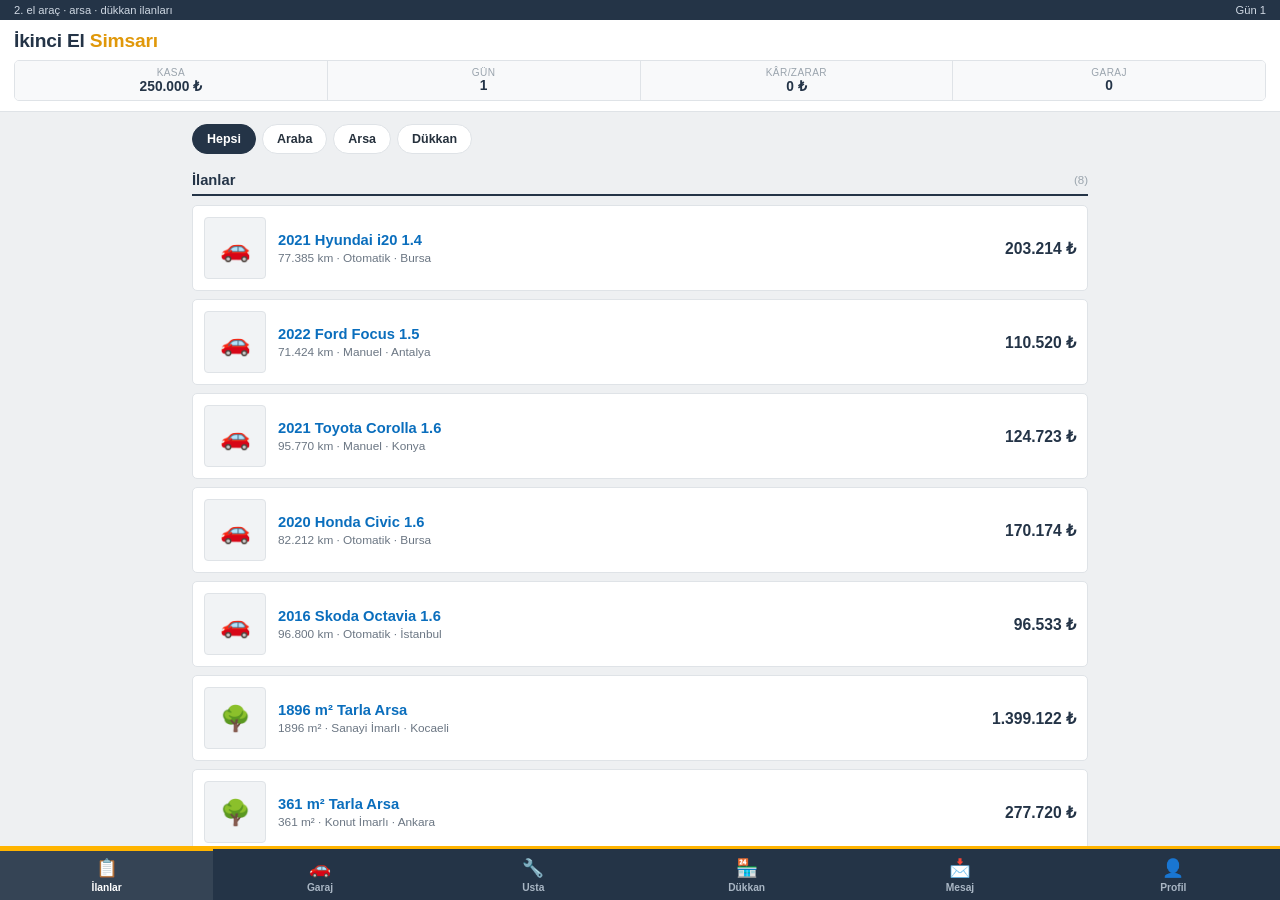
==== game/ikinciel-el-simsari.html @ 40f82492 "Add OOP rewrite of İkinci El Simsarı demo game Restructures the game with dedicated classes: Transac" ====
<!DOCTYPE html>
<html lang="tr">
<head>
<meta charset="UTF-8">
<meta name="viewport" content="width=device-width, initial-scale=1, viewport-fit=cover">
<title>İkinci El Simsarı</title>
<style>
  :root{
    --page:#eef0f2;
    --card:#ffffff;
    --border:#dfe3e7;
    --border-soft:#ececef;
    --ink:#26313d;
    --ink-soft:#6b7683;
    --ink-faint:#9aa4ad;
    --navy:#243447;
    --navy-dark:#182534;
    --orange:#ffb400;
    --orange-dark:#e0980a;
    --link:#0a6ebd;
    --green:#1e8e3e;
    --red:#c62828;
    padding-top: env(safe-area-inset-top,0px);
    padding-bottom: env(safe-area-inset-bottom,0px);
    box-sizing:border-box;
  }
  *{box-sizing:border-box;}
  html,body{height:100%;}
  body{
    margin:0;
    background:var(--page);
    color:var(--ink);
    font-family:-apple-system,BlinkMacSystemFont,'Segoe UI',Roboto,Helvetica,Arial,sans-serif;
    -webkit-font-smoothing:antialiased;
    height:100%;
    display:flex;
    flex-direction:column;
  }
  .stamp{ font-family: 'Courier New', ui-monospace, monospace; }
  button{
    font-family:inherit;
    cursor:pointer;
    border:none;
    border-radius:4px;
    padding:9px 14px;
    font-size:0.84rem;
    font-weight:700;
  }
  button:disabled{opacity:0.4; cursor:not-allowed;}
  .btn-orange{background:var(--orange); color:#241a00;}
  .btn-orange:hover:not(:disabled){background:var(--orange-dark);}
  .btn-navy{background:var(--navy); color:#fff;}
  .btn-navy:hover:not(:disabled){background:var(--navy-dark);}
  .btn-red{background:var(--red); color:#fff;}
  .btn-ghost{background:#fff; color:var(--ink); border:1.5px solid var(--border); font-weight:600;}
  .btn-ghost:hover:not(:disabled){border-color:var(--ink-soft);}
  .btn-sm{padding:5px 10px; font-size:0.74rem;}

  header{
    background:var(--card);
    color:var(--ink);
    border-bottom:1px solid var(--border);
    flex:0 0 auto;
    padding-top: env(safe-area-inset-top,0px);
  }
  .topbar{ background:var(--navy); color:#cfd8e3; font-size:0.7rem; padding:4px 14px; display:flex; justify-content:space-between; }
  header .titlerow{ display:flex; align-items:center; justify-content:space-between; gap:10px; padding:10px 14px 8px; }
  header h1{ margin:0; font-size:1.2rem; letter-spacing:-0.2px; color:var(--navy); font-weight:800; }
  header h1 span{ color:var(--orange-dark); }
  header .tag{ font-size:0.68rem; color:var(--ink-soft); }
  .statbar{ display:flex; gap:0; margin:0 14px 10px; flex-wrap:wrap; font-size:0.78rem; border:1px solid var(--border); border-radius:5px; overflow:hidden; }
  .statbar .stat{ flex:1 1 0; text-align:center; padding:6px 5px; border-right:1px solid var(--border); background:#f8f9fa; }
  .statbar .stat:last-child{ border-right:none; }
  .statbar .lbl{ display:block; color:var(--ink-faint); font-size:0.63rem; text-transform:uppercase; letter-spacing:0.4px; }
  .statbar b{ color:var(--navy); font-size:0.86rem; }
  .statbar b.negv{ color:var(--red); }

  main{
    flex:1 1 auto;
    overflow-y:auto;
    max-width:920px;
    width:100%;
    margin:0 auto;
    padding:12px 12px 90px;
    -webkit-overflow-scrolling:touch;
  }
  @keyframes fadeInMain { from { opacity:0; transform:translateY(6px); } to { opacity:1; transform:translateY(0); } }
  main.fadein{ animation: fadeInMain 0.22s ease-out; }

  .filterbar{ display:flex; gap:6px; margin-bottom:12px; flex-wrap:wrap; }
  .filterbar button{ border-radius:16px; padding:7px 14px; font-size:0.78rem; }
  .filterbar button.active{ background:var(--navy); color:#fff; border-color:var(--navy); }

  h2.section{
    font-size:0.92rem; margin:18px 0 9px; padding-bottom:6px;
    border-bottom:2px solid var(--navy);
    display:flex; align-items:center; justify-content:space-between; gap:10px;
    color:var(--navy); font-weight:800;
  }
  h2.section .count{ font-size:0.72rem; color:var(--ink-faint); font-weight:normal; }

  /* ---- ilan satır kartı ---- */
  .listrow{
    background:var(--card);
    border:1px solid var(--border);
    border-radius:5px;
    padding:11px;
    margin-bottom:8px;
    display:flex;
    gap:12px;
    align-items:center;
    cursor:pointer;
    transition:box-shadow 0.12s, border-color 0.12s;
  }
  .listrow:hover{ border-color:var(--orange-dark); box-shadow:0 1px 6px rgba(0,0,0,0.08); }
  .thumb{
    width:62px; height:62px; flex:0 0 auto; border-radius:4px;
    display:flex; align-items:center; justify-content:center;
    font-size:1.55rem;
    background:#f1f3f5;
    border:1px solid var(--border);
  }
  .listrow .info{ flex:1 1 auto; min-width:0; }
  .listrow h3{ margin:0 0 3px; font-size:0.92rem; color:var(--link); font-weight:700; }
  .listrow .meta{ font-size:0.74rem; color:var(--ink-soft); }
  .listrow .price{ font-weight:800; color:var(--navy); font-size:0.98rem; white-space:nowrap; }
  .listrow .badge{
    display:inline-block; font-size:0.6rem; padding:2px 6px; border-radius:2px;
    background:var(--navy); color:#fff; margin-left:6px; vertical-align:middle; font-weight:700;
  }
  .listrow .badge.inspected{ background:var(--green); }

  .empty{ color:var(--ink-soft); font-style:italic; padding:18px 0; text-align:center; }

  /* ---- detay overlay ---- */
  @keyframes slideInPanel { from { transform: translateX(100%); } to { transform: translateX(0); } }
  .overlay{
    position:fixed; inset:0; background:var(--page); z-index:40;
    display:flex; flex-direction:column;
    padding-top: env(safe-area-inset-top,0px);
    animation: slideInPanel 0.24s cubic-bezier(.2,.7,.3,1);
  }
  .overlay-header{
    display:flex; align-items:center; gap:10px; padding:11px 14px;
    background:var(--navy); color:#fff; border-bottom:3px solid var(--orange);
    flex:0 0 auto;
  }
  .overlay-header button{ background:rgba(255,255,255,0.12); color:#fff; border:1px solid rgba(255,255,255,0.3); }
  .overlay-body{ flex:1 1 auto; overflow-y:auto; padding:14px; max-width:760px; margin:0 auto; width:100%; -webkit-overflow-scrolling:touch; }
  .hero{
    height:140px; border-radius:5px; margin-bottom:12px;
    display:flex; align-items:center; justify-content:center; font-size:3rem;
    background:#f1f3f5;
    border:1px solid var(--border);
  }
  .detail-title{ font-size:1.15rem; margin:0 0 4px; font-weight:800; color:var(--navy); }
  .detail-price{ font-size:1.4rem; font-weight:800; color:var(--red); margin-bottom:12px; }
  .spec-table{ width:100%; border-collapse:collapse; margin-bottom:14px; font-size:0.83rem; background:var(--card); border:1px solid var(--border); border-radius:5px; overflow:hidden; }
  .spec-table td{ padding:7px 10px; border-bottom:1px solid var(--border-soft); }
  .spec-table tr:last-child td{ border-bottom:none; }
  .spec-table td:first-child{ color:var(--ink-soft); width:42%; background:#f8f9fa; font-weight:600; }
  .desc-box{
    background:var(--card); border:1px solid var(--border); border-radius:5px; padding:12px 14px;
    font-size:0.86rem; line-height:1.55; margin-bottom:6px;
  }
  .desc-note{ font-size:0.7rem; color:var(--ink-faint); font-style:italic; margin-bottom:14px; }
  .fault-list{ list-style:none; margin:8px 0 14px; padding:0; font-size:0.84rem; background:var(--card); border:1px solid var(--border); border-radius:5px; }
  .fault-list li{ padding:7px 10px 7px 22px; border-top:1px solid var(--border-soft); position:relative; }
  .fault-list li:first-child{ border-top:none; }
  .fault-list li:before{ content:"—"; position:absolute; left:8px; color:var(--red); }
  .fault-list li.fixed{ color:var(--green); }
  .fault-list li.fixed:before{ content:"✓"; color:var(--green); }

  .action-row{ display:flex; gap:8px; flex-wrap:wrap; margin-bottom:20px; }

  .chatbox{ margin-top:8px; }
  .qbtns{ display:flex; flex-wrap:wrap; gap:7px; margin-bottom:12px; }
  .qbtns button{ background:var(--card); border:1px solid var(--border); color:var(--ink); font-weight:600; border-radius:16px; }
  .qbtns button:hover:not(:disabled){ border-color:var(--orange-dark); }
  .bubble{ max-width:88%; padding:8px 12px; border-radius:10px; margin-bottom:8px; font-size:0.84rem; line-height:1.4; }
  .bubble.me{ background:var(--navy); color:#fff; margin-left:auto; border-bottom-right-radius:2px; }
  .bubble.seller{ background:var(--card); border:1px solid var(--border); margin-right:auto; border-bottom-left-radius:2px; }

  /* ---- garaj / ustalar / defter kartları ---- */
  .grid{ display:grid; grid-template-columns:repeat(auto-fill,minmax(240px,1fr)); gap:11px; }
  .card{ background:var(--card); border:1px solid var(--border); border-radius:5px; padding:12px 14px; cursor:default; }
  .card.click{ cursor:pointer; transition:box-shadow .12s, border-color .12s; }
  .card.click:hover{ border-color:var(--orange-dark); box-shadow:0 1px 6px rgba(0,0,0,0.08); }
  .card h3{ margin:0 0 4px; font-size:0.94rem; color:var(--navy); }
  .card .kicker{ font-size:0.68rem; color:var(--ink-faint); }
  .card .val{ font-weight:800; color:var(--navy); margin:6px 0; }

  .usta-card{ background:var(--card); border:1px solid var(--border); border-radius:5px; padding:12px 14px; margin-bottom:10px; }
  .usta-card h3{ margin:0 0 3px; font-size:0.96rem; color:var(--navy); }
  .usta-card .stats{ font-size:0.78rem; color:var(--ink-soft); margin-bottom:6px; }
  .repair-item{ border-top:1px solid var(--border); padding-top:10px; margin-top:10px; }
  .repair-fault-row{ display:flex; align-items:center; justify-content:space-between; gap:10px; flex-wrap:wrap; padding:7px 0; border-top:1px dashed var(--border); }
  .repair-fault-row:first-of-type{ border-top:none; }
  .repair-fault-row .flabel{ font-size:0.83rem; flex:1 1 160px; }
  .usta-btns{ display:flex; gap:6px; flex-wrap:wrap; }
  .usta-btns button{ font-size:0.7rem; padding:5px 8px; line-height:1.2; text-align:center; border-radius:4px; }

  .log{ background:var(--card); border:1px solid var(--border); border-radius:5px; padding:10px 14px; font-size:0.81rem; line-height:1.55; }
  .log div{ border-bottom:1px dashed var(--border); padding:4px 0; }
  .log div:last-child{ border-bottom:none; }
  .pos{ color:var(--green); font-weight:700; }
  .neg{ color:var(--red); font-weight:700; }

  .nextday-wrap{ display:flex; justify-content:center; margin:20px 0 6px; }

  /* ---- alt bar ---- */
  nav.bottombar{
    flex:0 0 auto;
    display:flex;
    background:var(--navy);
    border-top:3px solid var(--orange);
    padding-bottom: env(safe-area-inset-bottom,0px);
    position:fixed; left:0; right:0; bottom:0; z-index:30;
  }
  nav.bottombar button{
    flex:1 1 0;
    background:transparent; color:#a9b6c4; border-radius:0;
    padding:9px 4px 7px; font-size:0.64rem; font-weight:600;
    display:flex; flex-direction:column; align-items:center; gap:3px;
    transition: color 0.15s, background 0.15s, border-top 0.15s, padding-top 0.15s;
  }
  nav.bottombar button .ic{ font-size:1.1rem; }
  nav.bottombar button.active{ color:#fff; background:rgba(255,255,255,0.08); border-top:2px solid var(--orange); padding-top:7px; }

  body{ padding-bottom:0; }
  main{ margin-bottom:0; }

  .toast{
    position:fixed; left:50%; bottom:calc(70px + env(safe-area-inset-bottom,0px));
    transform:translateX(-50%);
    background:var(--navy-dark); color:#fff;
    padding:9px 16px; border-radius:5px; font-size:0.83rem;
    opacity:0; pointer-events:none; transition:opacity 0.25s;
    z-index:70; max-width:90%; text-align:center;
  }
  .toast.show{ opacity:1; }

  /* ---- onay modali ---- */
  .modal-backdrop{
    position:fixed; inset:0; background:rgba(20,26,33,0.55); z-index:80;
    display:flex; align-items:center; justify-content:center; padding:20px;
    animation:fadeInBackdrop 0.15s ease-out;
  }
  @keyframes fadeInBackdrop{ from{opacity:0;} to{opacity:1;} }
  @keyframes popIn{ from{ transform:scale(0.93); opacity:0; } to{ transform:scale(1); opacity:1; } }
  .modal-box{
    background:#fff; border-radius:8px; max-width:360px; width:100%;
    padding:18px 18px 14px; box-shadow:0 10px 40px rgba(0,0,0,0.3);
    animation:popIn 0.16s cubic-bezier(.2,.8,.3,1);
  }
  .modal-box h3{ margin:0 0 8px; font-size:1.02rem; color:var(--navy); }
  .modal-box .mrow{ display:flex; justify-content:space-between; font-size:0.82rem; padding:5px 0; border-bottom:1px dashed var(--border); color:var(--ink-soft); }
  .modal-box .mrow b{ color:var(--ink); }
  .modal-box .mrow:last-of-type{ border-bottom:none; }
  .modal-box .mmsg{ font-size:0.85rem; color:var(--ink); margin:10px 0 12px; line-height:1.45; }
  .modal-actions{ display:flex; gap:8px; margin-top:14px; }
  .modal-actions button{ flex:1 1 0; }

  /* ---- işlem sürüyor barı ---- */
  .busybar{
    position:fixed; left:0; right:0; bottom:0; z-index:75;
    background:var(--navy-dark); color:#fff; padding:9px 16px calc(9px + env(safe-area-inset-bottom,0px));
    font-size:0.78rem; display:flex; align-items:center; gap:10px;
    transform:translateY(100%); transition:transform 0.2s ease-out;
  }
  .busybar.show{ transform:translateY(0); }
  .busybar .spin{
    width:14px; height:14px; border-radius:50%; border:2px solid rgba(255,255,255,0.3); border-top-color:var(--orange);
    animation:spin 0.7s linear infinite; flex:0 0 auto;
  }
  @keyframes spin{ to{ transform:rotate(360deg); } }
  .busybar .bblabel{ flex:1 1 auto; }
  .busybar .bbtrack{ position:absolute; left:0; right:0; bottom:0; height:3px; background:rgba(255,255,255,0.15); }
  .busybar .bbfill{ height:100%; background:var(--orange); width:0%; transition:width 0.1s linear; }

  @media (prefers-color-scheme: dark){
    :root:not([data-theme="light"]){
      --page:#15191d; --card:#1e2328; --border:#333a41; --border-soft:#2a3036; --ink:#e7e9ea; --ink-soft:#9aa4ad; --ink-faint:#727b83;
      --navy:#2a3c52; --navy-dark:#141c26; --orange:#ffb400;
    }
    .listrow h3, .card h3, .usta-card h3, .detail-title{ color:#eaf0f7; }
    .spec-table td:first-child{ background:#242a30; }
    .modal-box{ background:#20262c; }
    .modal-box h3{ color:#eaf0f7; }
  }
</style>
</head>
<body>

<header>
  <div class="topbar"><span>2. el araç · arsa · dükkan ilanları</span><span id="clockline">Gün 1</span></div>
  <div class="titlerow">
    <h1>İkinci El <span>Simsarı</span></h1>
  </div>
  <div class="statbar">
    <div class="stat"><span class="lbl">Kasa</span><b id="balance">0 ₺</b></div>
    <div class="stat"><span class="lbl">Gün</span><b id="day">1</b></div>
    <div class="stat"><span class="lbl">Kâr/Zarar</span><b id="profit">0 ₺</b></div>
    <div class="stat"><span class="lbl">Garaj</span><b id="invcount">0</b></div>
  </div>
</header>

<main id="main"></main>

<nav class="bottombar" id="bottombar">
  <button data-tab="listings"><span class="ic">📋</span>İlanlar</button>
  <button data-tab="garage"><span class="ic">🚗</span>Garaj</button>
  <button data-tab="ustalar"><span class="ic">🔧</span>Usta</button>
  <button data-tab="dukkanlar"><span class="ic">🏪</span>Dükkan</button>
  <button data-tab="mesajlar"><span class="ic">📩</span>Mesaj</button>
  <button data-tab="profil"><span class="ic">👤</span>Profil</button>
</nav>

<div class="toast" id="toast"></div>
<div id="modalRoot"></div>
<div id="busyRoot"></div>

<script>
(function(){
  "use strict";

  // =====================================================================
  //  YARDIMCILAR
  // =====================================================================
  function rnd(min,max){ return Math.floor(min + Math.random()*(max-min)); }
  function pick(arr){ return arr[Math.floor(Math.random()*arr.length)]; }
  function fmt(n){ return Math.round(n).toLocaleString('tr-TR') + ' ₺'; }
  function clamp(v,a,b){ return Math.max(a, Math.min(b, v)); }
  function uid(){ return uid._n = (uid._n||0) + 1; }

  // =====================================================================
  //  VERİ TANIMLARI (sabit havuzlar)
  // =====================================================================
  var CAR_MODELS = [
    {brand:"Volkswagen", model:"Golf 1.6", mult:1.30},
    {brand:"Renault", model:"Megane 1.5 dCi", mult:0.95},
    {brand:"Fiat", model:"Egea 1.4", mult:0.80},
    {brand:"Toyota", model:"Corolla 1.6", mult:1.10},
    {brand:"Hyundai", model:"i20 1.4", mult:0.90},
    {brand:"Ford", model:"Focus 1.5", mult:1.00},
    {brand:"Opel", model:"Astra 1.4", mult:0.95},
    {brand:"Honda", model:"Civic 1.6", mult:1.15},
    {brand:"Peugeot", model:"301 1.5", mult:0.90},
    {brand:"Dacia", model:"Duster 1.5 dCi", mult:0.70},
    {brand:"Skoda", model:"Octavia 1.6", mult:1.20},
    {brand:"Citroen", model:"C-Elysee 1.6", mult:0.85}
  ];
  var COLORS = ["Beyaz","Gri","Siyah","Kırmızı","Lacivert","Gümüş"];
  var CITIES = ["İstanbul","Ankara","İzmir","Bursa","Kocaeli","Antalya","Gaziantep","Konya"];
  var TRANS = ["Manuel","Otomatik"];
  var FUEL = ["Benzin","Dizel","LPG'li Benzin","Hibrit"];
  var BODY = ["Sedan","Hatchback","SUV"];

  var FAULT_POOL_CAR = [
    {tag:"motor", label:"Motor arızası", loss:[35000,70000], repair:[15000,28000]},
    {tag:"motor", label:"Şanzıman sorunu", loss:[25000,55000], repair:[12000,24000]},
    {tag:"boya", label:"Boyalı kaput", loss:[8000,18000], repair:[4000,9000]},
    {tag:"boya", label:"Değişen kapı", loss:[10000,20000], repair:[5000,11000]},
    {tag:"diger", label:"Lastik değişimi gerekiyor", loss:[6000,12000], repair:[5000,9000]},
    {tag:"diger", label:"Fren balatası bitmiş", loss:[4000,9000], repair:[2500,5000]},
    {tag:"diger", label:"Klima çalışmıyor", loss:[5000,11000], repair:[3000,7000]}
  ];
  var HEAVY_FAULT = {tag:"hasar", label:"Ağır hasar kaydı (şasi/kaporta)", loss:[45000,90000], repair:[25000,50000], heavy:true};

  var CAR_AD_PHRASES = [
    "Tek elden, düzenli bakımlı araçtır.",
    "Garaj kullanımı, özenle kullanılmıştır.",
    "İlk sahibinden, kaza kayıtsız takip edilebilir.",
    "Periyodik bakımları yetkili serviste yapılmıştır.",
    "Takasa ve makul pazarlığa açıktır.",
    "Aracı gören alacaktır, acil satılıktır.",
    "Yeni lastikleri ve akü değişimi mevcuttur.",
    "Ekspertiz raporu ilan sahibinde mevcuttur, talep üzerine paylaşılır."
  ];

  var ARSA_IMAR = ["Konut İmarlı","Ticari İmarlı","Tarla","Bağ-Bahçe","Sanayi İmarlı"];
  var ARSA_ISSUES_POOL = [
    {tag:"tapu", label:"Tapuda ipotek kaydı var", loss:[15000,35000]},
    {tag:"tapu", label:"Haciz şerhi var", loss:[20000,45000]},
    {tag:"yol", label:"Yola cephesi yok", loss:[10000,25000]},
    {tag:"imar", label:"İmar durumu belirsiz / ihtilaflı", loss:[12000,30000]}
  ];
  var ARSA_AD_PHRASES = [
    "Yatırımlık, hızla değerlenen bölgede.",
    "Etrafı yapılaşmış, imar durumu net.",
    "Acil nakit ihtiyacından satılıktır.",
    "Tapuda hisseli değil, müstakil parseldir.",
    "Manzaralı, köşe parseldir.",
    "Belediye alt yapı çalışması bölgeye ulaşmıştır."
  ];

  var SHOP_TYPES = [
    {type:"galeri", title:"Oto Galerisi", accepts:"araba", capacity:[2,4], rent:[3000,8000], price:[90000,230000]},
    {type:"emlak", title:"Emlak Ofisi", accepts:"arsa", capacity:[2,3], rent:[2500,6000], price:[60000,180000]}
  ];
  var DUKKAN_AD_PHRASES = [
    "Demirbaşlarıyla birlikte devren satılıktır.",
    "Kirası uygun, cadde üzeri, yaya trafiği yüksektir.",
    "Sağlık sorunları nedeniyle devredilecektir.",
    "Sabit müşteri potansiyeli mevcuttur.",
    "Tadilata gerek yok, kullanıma hazırdır."
  ];

  var PARTS_CATALOG = [
    {tag:"motor", name:"Motor / Şanzıman Parçası", basePrice:8000},
    {tag:"boya", name:"Kaporta / Boya Malzemesi", basePrice:2500},
    {tag:"diger", name:"Lastik / Fren / Klima Sarfı", basePrice:1800},
    {tag:"hasar", name:"Ağır Hasar Onarım Seti", basePrice:15000}
  ];
  var SKILL_LABELS = { tamir:"Tamir Ustalığı", pazarlik:"Pazarlık Ustalığı", ekspertiz:"Ekspertiz Gözü", isletme:"İşletmecilik" };
  var SKILL_XP_PER_LEVEL = 120;

  var MASRAF_OPTIONS = [
    {id:"tadilat", name:"Tadilat / Yenileme", desc:"Vitrin kapasitesini kalıcı olarak +1 artırır.", cost:15000},
    {id:"reklam", name:"Reklam Panosu", desc:"Vitrindeki ürünlerin günlük kendiliğinden satılma şansını artırır.", cost:5000},
    {id:"demirbas", name:"Demirbaş Yenileme", desc:"Aylık kirayı kalıcı olarak %10 azaltır.", cost:8000}
  ];
  var TENANT_NAMES = ["Mehmet Usta","Ayşe Hanım","Kemal Bey","Fatma Hanım","Serkan Bey","Elif Hanım","Murat Bey","Zeynep Hanım"];
  var TENANT_BUSINESS_ARABA = ["Oto Yedek Parça Satışı","İkinci El Oto Alım Satım","Araç Kiralama Ofisi"];
  var TENANT_BUSINESS_ARSA = ["Emlak Danışmanlığı","Sigorta Acenteliği","Tapu / Kadastro Danışmanlığı"];

  var CAR_QUESTIONS = [
    {key:"hasar", text:"Ağır hasar kaydı var mı?"},
    {key:"motor", text:"Motor ve şanzıman sorunsuz mu?"},
    {key:"boya", text:"Boyalı / değişen parça var mı?"},
    {key:"fiyat", text:"Son fiyat nedir, pazarlık payı var mı?"}
  ];
  var ARSA_QUESTIONS = [
    {key:"tapu", text:"Tapuda ipotek / haciz var mı?"},
    {key:"yol", text:"Yola cephesi var mı?"},
    {key:"imar", text:"İmar durumu net mi?"},
    {key:"fiyat", text:"Son fiyat nedir, pazarlık payı var mı?"}
  ];

  var USTALAR = [
    {id:"mahalle", name:"Mahalle Ustası", desc:"Ucuz ama riskli. İşi bazen yarım bırakır.", priceMult:0.55, baseSuccess:0.60, heavyPenalty:0.30, durationMs:900},
    {id:"bilinen", name:"Bildiğim Usta", desc:"Dengeli fiyat, çoğunlukla iş bitirir.", priceMult:1.0, baseSuccess:0.85, heavyPenalty:0.20, durationMs:1500},
    {id:"yetkili", name:"Yetkili Servis", desc:"Pahalı ama garantili iş çıkarır.", priceMult:1.7, baseSuccess:0.97, heavyPenalty:0.10, durationMs:2300}
  ];

  var INSPECT_RATE = 0.02;
  var MIN_INSPECT = 400;

  // =====================================================================
  //  İŞLEM YÖNETİCİSİ — tüm ücret / süre / risk hesapları burada
  // =====================================================================
  // Her işlem tipi için tek yerden: maliyet, gerçek zamanlı süre (ms),
  // başarı riski ve onay modalinde gösterilecek metinler üretir.
  var TransactionManager = {

    skillLevel: function(xp){ return clamp(1 + Math.floor(xp/SKILL_XP_PER_LEVEL), 1, 10); },

    // --- Ekspertiz ---
    inspection: function(player, item){
      var lvl = this.skillLevel(player.skills.ekspertiz);
      var discount = clamp(lvl*0.03, 0, 0.4);
      var cost = Math.max(MIN_INSPECT, Math.round(item.askingPrice*INSPECT_RATE*(1-discount)));
      return {
        type:'INSPECT',
        title:'Ekspertiz Yaptır',
        message: item.title + ' için bağımsız ekspertiz raporu istiyorsun.',
        cost: cost,
        durationMs: 1400,
        durationLabel:'≈ 2 saat',
        riskLabel:'Risksiz — rapor her zaman doğru çıkar.',
        confirmLabel:'Ekspertize Gönder'
      };
    },

    // --- Satın alma ---
    purchase: function(player, item){
      var isDukkan = item.category==='dukkan';
      return {
        type:'BUY',
        title: isDukkan ? 'Devren Satın Al' : 'Satın Al',
        message: item.title + ' için satış sözleşmesi imzalanacak.',
        cost: item.askingPrice,
        durationMs: isDukkan ? 2200 : 1200,
        durationLabel: isDukkan ? '≈ 1 gün (devir işlemleri)' : '≈ 3 saat (noter/sözleşme)',
        riskLabel:'Risksiz — fiyat üzerinde anlaşıldı.',
        confirmLabel:'Satın Al, Öde'
      };
    },

    // --- Garajdan / vitrinden satış ---
    sale: function(player, item, viaShop){
      var lvl = this.skillLevel(player.skills[viaShop?'isletme':'pazarlik']);
      var value = item.currentValue();
      var negotiation = viaShop
        ? (0.97 + 0.5*(0.18 + lvl*0.01))
        : (0.9 + 0.5*(0.2 + lvl*0.01));
      var estPrice = Math.round(value*negotiation);
      return {
        type: viaShop ? 'SELL_SHOP' : 'SELL',
        title: 'Satış Yap',
        message: item.title + ' için alıcı ile pazarlık kapanıyor.',
        cost: 0,
        estPrice: estPrice,
        durationMs: viaShop ? 900 : 1300,
        durationLabel: viaShop ? '≈ 1 saat' : '≈ 4 saat (alıcı ile görüşme)',
        riskLabel:'Fiyat, pazarlık becerine göre ' + fmt(Math.round(value*0.9)) + ' – ' + fmt(Math.round(value*1.15)) + ' arası oluşur.',
        confirmLabel:'Satışı Onayla'
      };
    },

    // --- Usta ile tamir ---
    repair: function(player, item, fault, usta, usesPart){
      var cost = Math.round(fault.repairCost * usta.priceMult * (usesPart ? 0.6 : 1));
      var success = clamp(usta.baseSuccess - (fault.heavy ? usta.heavyPenalty : 0), 0.1, 0.99);
      return {
        type:'REPAIR',
        title: usta.name + ' ile Tamir',
        message: item.title + ' üzerindeki "' + fault.label + '" arızası için iş verilecek.',
        cost: cost,
        durationMs: usta.durationMs,
        durationLabel: usta.id==='mahalle' ? '≈ 3 saat' : usta.id==='bilinen' ? '≈ 6 saat' : '≈ 1 gün',
        riskLabel:'Başarı ihtimali %' + Math.round(success*100) + '. Başarısız olursa ücret yine de ödenir.',
        successChance: success,
        confirmLabel:'Ustaya Ver'
      };
    },

    // --- Kendin tamir et ---
    selfRepair: function(player, item, fault){
      var lvl = this.skillLevel(player.skills.tamir);
      var success = clamp(0.35 + lvl*0.06 - (fault.heavy ? 0.25 : 0), 0.15, 0.95);
      return {
        type:'SELF_REPAIR',
        title:'Kendin Yap',
        message: item.title + ' üzerindeki "' + fault.label + '" arızasını kendin tamir edeceksin. İşçilik bedava, sadece parça riske girer.',
        cost: 0,
        durationMs: clamp(1700 - lvl*90, 700, 1700),
        durationLabel:'≈ 5 saat (deneyimine göre değişir)',
        riskLabel:'Başarı ihtimali %' + Math.round(success*100) + '. Başarısız olursan parça harcanır.',
        successChance: success,
        confirmLabel:'Kolları Sıva'
      };
    },

    // --- Parça alımı ---
    buyPart: function(player, brand, marketEntry){
      return {
        type:'BUY_PART',
        title:'Yedek Parça Al',
        message: brand + ' için "' + marketEntry.name + '" satın alınacak.',
        cost: marketEntry.price,
        durationMs: 700,
        durationLabel:'≈ 1 saat (tedarikçiden teslim)',
        riskLabel:'Risksiz.',
        confirmLabel:'Satın Al'
      };
    },

    // --- Dükkan masrafı ---
    shopUpgrade: function(player, shop, opt){
      return {
        type:'SHOP_UPGRADE',
        title: opt.name,
        message: shop.title + ' için "' + opt.name + '" masrafı yapılacak. ' + opt.desc,
        cost: opt.cost,
        durationMs: 1800,
        durationLabel:'≈ 1 gün (usta çalışması)',
        riskLabel:'Risksiz — kalıcı iyileştirme.',
        confirmLabel:'Masrafı Onayla'
      };
    },

    // --- Kiracı kabul ---
    acceptTenant: function(player, shop){
      return {
        type:'ACCEPT_TENANT',
        title:'Kiracıya Ver',
        message: shop.tenantCandidate.name + ' ile kira sözleşmesi imzalanacak. Vitrindeki mevcut ürünler geri garaja alınır.',
        cost: 0,
        durationMs: 1200,
        durationLabel:'≈ 1 gün (sözleşme)',
        riskLabel:'Kiracı memnuniyeti düşerse kira ödemeyebilir ya da çıkabilir.',
        confirmLabel:'Sözleşmeyi İmzala'
      };
    },

    // --- Kiracı tahliye ---
    evictTenant: function(player, shop){
      return {
        type:'EVICT_TENANT',
        title:'Kiracıyı Tahliye Et',
        message: shop.tenant.name + ' isimli kiracın tahliye edilecek. Bu işlem geri alınamaz.',
        cost: 0,
        durationMs: 1000,
        durationLabel:'≈ birkaç saat',
        riskLabel:'Geri dönüşü yoktur.',
        confirmLabel:'Tahliye Et',
        danger:true
      };
    },

    nextDay: function(player){
      return {
        type:'NEXT_DAY',
        title:'Sonraki Güne Geç',
        message:'Gün kapanacak: kiralar tahsil edilir/ödenir, vitrindeki ürünler için müşteri denemesi yapılır ve yeni ilanlar gelir.',
        cost:0,
        durationMs:1600,
        durationLabel:'≈ 1 gece',
        riskLabel:'',
        confirmLabel:'Günü Kapat',
        skipConfirm:true
      };
    }
  };

  // =====================================================================
  //  ONAY MODALİ
  // =====================================================================
  var ConfirmDialog = {
    root: null,
    init: function(){ this.root = document.getElementById('modalRoot'); },
    ask: function(desc, onConfirm){
      var self = this;
      var backdrop = document.createElement('div');
      backdrop.className = 'modal-backdrop';
      var box = document.createElement('div');
      box.className = 'modal-box';

      var h3 = document.createElement('h3');
      h3.textContent = 'Emin misin? — ' + desc.title;
      box.appendChild(h3);

      var msg = document.createElement('div');
      msg.className = 'mmsg';
      msg.textContent = desc.message;
      box.appendChild(msg);

      function row(label, val){
        var r = document.createElement('div');
        r.className = 'mrow';
        var l = document.createElement('span'); l.textContent = label;
        var v = document.createElement('b'); v.textContent = val;
        r.appendChild(l); r.appendChild(v);
        box.appendChild(r);
      }
      if(desc.cost) row('Ücret', fmt(desc.cost));
      else row('Ücret', 'Ücretsiz');
      if(desc.estPrice) row('Tahmini satış', fmt(desc.estPrice));
      row('Süre', desc.durationLabel || '—');
      if(desc.riskLabel) row('Risk', desc.riskLabel);

      var actions = document.createElement('div');
      actions.className = 'modal-actions';
      var cancel = document.createElement('button');
      cancel.className = 'btn-ghost';
      cancel.textContent = 'Vazgeç';
      cancel.onclick = function(){ self.close(backdrop); };
      var confirm = document.createElement('button');
      confirm.className = desc.danger ? 'btn-red' : 'btn-orange';
      confirm.textContent = desc.confirmLabel || 'Onayla';
      confirm.onclick = function(){ self.close(backdrop); onConfirm(); };
      actions.appendChild(cancel);
      actions.appendChild(confirm);
      box.appendChild(actions);

      backdrop.appendChild(box);
      backdrop.addEventListener('click', function(e){ if(e.target===backdrop) self.close(backdrop); });
      this.root.appendChild(backdrop);
    },
    close: function(backdrop){
      if(backdrop && backdrop.parentNode) backdrop.parentNode.removeChild(backdrop);
    }
  };

  // =====================================================================
  //  İŞLEM SÜRE YÖNETİCİSİ — "işlem sürüyor" durumunu ve gecikmeyi yönetir
  // =====================================================================
  var OperationManager = {
    active: false,
    root: null,
    init: function(){ this.root = document.getElementById('busyRoot'); },
    isBusy: function(){ return this.active; },
    run: function(desc, effectFn){
      if(this.active) return;
      this.active = true;
      var self = this;
      var total = desc.durationMs;
      var startedAt = Date.now();

      var bar = document.createElement('div');
      bar.className = 'busybar';
      var spin = document.createElement('div'); spin.className = 'spin';
      var label = document.createElement('div'); label.className = 'bblabel';
      label.textContent = desc.title + ' işleniyor… (' + (desc.durationLabel||'') + ')';
      var track = document.createElement('div'); track.className = 'bbtrack';
      var fill = document.createElement('div'); fill.className = 'bbfill';
      track.appendChild(fill);
      bar.appendChild(spin); bar.appendChild(label); bar.appendChild(track);
      this.root.innerHTML = '';
      this.root.appendChild(bar);
      requestAnimationFrame(function(){ bar.classList.add('show'); });
      renderBottomBarLock(true);

      var iv = setInterval(function(){
        var pct = clamp((Date.now()-startedAt)/total*100, 0, 100);
        fill.style.width = pct + '%';
      }, 60);

      setTimeout(function(){
        clearInterval(iv);
        bar.classList.remove('show');
        setTimeout(function(){ if(bar.parentNode) bar.parentNode.removeChild(bar); }, 200);
        self.active = false;
        renderBottomBarLock(false);
        effectFn();
      }, total);
    }
  };

  function renderBottomBarLock(locked){
    var nav = document.getElementById('bottombar');
    if(!nav) return;
    nav.style.opacity = locked ? '0.55' : '1';
    nav.style.pointerEvents = locked ? 'none' : 'auto';
  }

  // =====================================================================
  //  VARLIK SINIFLARI
  // =====================================================================
  function Listing(props){
    Object.assign(this, props);
    this.id = uid();
    this.priceAsked = false;
    this.messages = [];
    this.inspected = false;
    this.owned = false;
  }
  Listing.prototype.currentValue = function(){
    var remainingLoss = this.faults.filter(function(f){return !f.fixed;}).reduce(function(s,f){return s+f.loss;},0);
    return Math.max(500, this.trueValue - remainingLoss);
  };
  Listing.prototype.icon = function(){ return '📦'; };
  Listing.prototype.specRows = function(){ return []; };

  function Car(base){
    Listing.call(this, Object.assign({category:'araba'}, base));
  }
  Car.prototype = Object.create(Listing.prototype);
  Car.prototype.icon = function(){ return '🚗'; };
  Car.prototype.specRows = function(){
    return [
      ['Yıl', this.year],
      ['KM', this.km.toLocaleString('tr-TR')],
      ['Vites', this.trans],
      ['Yakıt', this.fuel],
      ['Kasa Tipi', this.body],
      ['Renk', this.color],
      ['Konum', this.location]
    ];
  };
  Car.prototype.metaLine = function(){ return this.km.toLocaleString('tr-TR') + ' km · ' + this.trans + ' · ' + this.location; };

  function Land(base){
    Listing.call(this, Object.assign({category:'arsa'}, base));
  }
  Land.prototype = Object.create(Listing.prototype);
  Land.prototype.icon = function(){ return '🌳'; };
  Land.prototype.specRows = function(){
    return [
      ['m²', this.m2.toLocaleString('tr-TR')],
      ['İmar Durumu', this.imar],
      ['Ada / Parsel', this.adaParsel],
      ['Konum', this.location]
    ];
  };
  Land.prototype.metaLine = function(){ return this.m2 + ' m² · ' + this.imar + ' · ' + this.location; };

  function Shop(base){
    Listing.call(this, Object.assign({category:'dukkan'}, base));
    this.slots = [];
    this.upgrades = [];
    this.rentMult = 1;
    this.passiveBonus = 0;
    this.mode = 'kendim';
    this.tenant = null;
    this.tenantCandidate = null;
  }
  Shop.prototype = Object.create(Listing.prototype);
  Shop.prototype.icon = function(){ return '🏪'; };
  Shop.prototype.specRows = function(){
    return [
      ['Tür', this.shopType==='galeri' ? 'Oto Galerisi (araba kabul eder)' : 'Emlak Ofisi (arsa kabul eder)'],
      ['Aylık Kira', fmt(this.rent)],
      ['Vitrin Kapasitesi', this.capacity + ' ürün'],
      ['Konum', this.location]
    ];
  };
  Shop.prototype.metaLine = function(){ return (this.shopType==='galeri' ? 'Oto Galerisi' : 'Emlak Ofisi') + ' · kira ' + fmt(this.rent) + ' · ' + this.location; };

  // =====================================================================
  //  ÜRETİM (market ilanları)
  // =====================================================================
  function makeCar(){
    var year = rnd(2011, 2023);
    var kmBase = (2026 - year) * rnd(9000, 22000);
    var faultCount = Math.random() < 0.18 ? 0 : rnd(1,4);
    var pool = FAULT_POOL_CAR.slice();
    var faults = [];
    for(var i=0;i<faultCount && pool.length>0;i++){
      var idx = Math.floor(Math.random()*pool.length);
      var f = pool.splice(idx,1)[0];
      faults.push({ tag:f.tag, label:f.label, loss:rnd(f.loss[0],f.loss[1]), repairCost:rnd(f.repair[0],f.repair[1]), fixed:false, heavy:false });
    }
    if(Math.random() < 0.10){
      faults.push({ tag:HEAVY_FAULT.tag, label:HEAVY_FAULT.label, loss:rnd(HEAVY_FAULT.loss[0],HEAVY_FAULT.loss[1]), repairCost:rnd(HEAVY_FAULT.repair[0],HEAVY_FAULT.repair[1]), fixed:false, heavy:true });
    }
    var yearFactor = 0.55 + (year-2011) * 0.045;
    var baseValue = Math.round(rnd(170000,260000) * yearFactor);
    var totalLoss = faults.reduce(function(s,f){return s+f.loss;},0);
    var askingBase = baseValue - totalLoss;
    var noise = 0.85 + Math.random()*0.35;
    var askingPrice = Math.max(30000, Math.round(askingBase*noise));

    var shuffled = CAR_AD_PHRASES.slice().sort(function(){return Math.random()-0.5;});
    var carDef = pick(CAR_MODELS);
    return new Car({
      title: year + " " + carDef.brand + " " + carDef.model,
      brand: carDef.brand,
      year: year, km: kmBase, trans: pick(TRANS), fuel: pick(FUEL), body: pick(BODY), color: pick(COLORS),
      location: pick(CITIES),
      description: shuffled[0] + " " + shuffled[1],
      trueValue: baseValue, askingPrice: askingPrice, faults: faults, sellerHonesty: Math.random()
    });
  }

  function makeArsa(){
    var m2 = rnd(150, 2500);
    var pricePerM2 = rnd(400, 2600);
    var baseValue = Math.round(m2*pricePerM2);
    var issueCount = Math.random() < 0.35 ? 0 : rnd(1,3);
    var pool = ARSA_ISSUES_POOL.slice();
    var issues = [];
    for(var i=0;i<issueCount && pool.length>0;i++){
      var idx = Math.floor(Math.random()*pool.length);
      var it = pool.splice(idx,1)[0];
      issues.push({ tag:it.tag, label:it.label, loss:rnd(it.loss[0], it.loss[1]) });
    }
    var totalLoss = issues.reduce(function(s,f){return s+f.loss;},0);
    var askingBase = baseValue - totalLoss;
    var noise = 0.85 + Math.random()*0.35;
    var askingPrice = Math.max(20000, Math.round(askingBase*noise));
    var shuffled = ARSA_AD_PHRASES.slice().sort(function(){return Math.random()-0.5;});
    return new Land({
      title: m2 + " m² " + pick(ARSA_IMAR) + " Arsa",
      m2: m2, imar: pick(ARSA_IMAR), adaParsel: rnd(100,999) + " / " + rnd(1,40),
      location: pick(CITIES),
      description: shuffled[0] + " " + shuffled[1],
      trueValue: baseValue, askingPrice: askingPrice, faults: issues, sellerHonesty: Math.random()
    });
  }

  function makeShop(){
    var st = pick(SHOP_TYPES);
    var shuffled = DUKKAN_AD_PHRASES.slice().sort(function(){return Math.random()-0.5;});
    return new Shop({
      shopType: st.type,
      title: pick(CITIES) + " " + st.title + " — Devren Satılık",
      capacity: rnd(st.capacity[0], st.capacity[1]+1),
      rent: rnd(st.rent[0], st.rent[1]),
      location: pick(CITIES),
      description: shuffled[0] + " " + shuffled[1],
      trueValue: 0, faults: [],
      askingPrice: rnd(st.price[0], st.price[1]),
      accepts: st.accepts
    });
  }

  // =====================================================================
  //  OYUNCU
  // =====================================================================
  function Player(){
    this.balance = 250000;
    this.startBalance = 250000;
    this.skills = { tamir:0, pazarlik:0, ekspertiz:0, isletme:0 };
    this.name = 'Simsar';
    this.totalSales = 0;
    this.totalProfit = 0;
  }
  Player.prototype.skillLevel = function(key){ return TransactionManager.skillLevel(this.skills[key]); };
  Player.prototype.addXp = function(key, amount){
    var before = this.skillLevel(key);
    this.skills[key] += amount;
    var after = this.skillLevel(key);
    if(after > before) toast(SKILL_LABELS[key] + ' seviye ' + after + ' oldu!');
  };
  Player.prototype.spend = function(amount){ this.balance -= amount; };
  Player.prototype.earn = function(amount){ this.balance += amount; };
  Player.prototype.canAfford = function(amount){ return this.balance >= amount; };

  // =====================================================================
  //  OYUN DURUMU / DENETLEYİCİ
  // =====================================================================
  var state = {
    day: 1,
    listings: [],
    inventory: [],
    shops: [],
    parts: {},
    partsMarket: [],
    log: [],
    tab: "listings",
    listingFilter: "hepsi",
    openDetailId: null,
    openShopId: null
  };
  var player = new Player();

  function refreshPartsMarket(){
    state.partsMarket = [];
    CAR_MODELS.forEach(function(m){
      PARTS_CATALOG.forEach(function(p){
        state.partsMarket.push({
          brand: m.brand, tag: p.tag, name: p.name,
          price: Math.round(p.basePrice * m.mult * (0.8 + Math.random()*0.5))
        });
      });
    });
  }

  function refreshListings(){
    state.listings = [];
    var carCount = rnd(4,6), arsaCount = rnd(2,3), shopCount = rnd(1,2);
    for(var i=0;i<carCount;i++) state.listings.push(makeCar());
    for(var j=0;j<arsaCount;j++) state.listings.push(makeArsa());
    for(var k=0;k<shopCount;k++) state.listings.push(makeShop());
  }

  function addLog(msg, cls){
    state.log.unshift({msg:msg, cls:cls||""});
    if(state.log.length>50) state.log.pop();
  }

  function toast(msg){
    var el = document.getElementById('toast');
    el.textContent = msg;
    el.classList.add('show');
    clearTimeout(toast._t);
    toast._t = setTimeout(function(){ el.classList.remove('show'); }, 1900);
  }

  function findListing(id){ return state.listings.find(function(l){return l.id===id;}); }
  function findInv(id){ return state.inventory.find(function(l){return l.id===id;}); }
  function findAny(id){ return findListing(id) || findInv(id); }

  // ---- genel işlem çalıştırıcı: TransactionManager'dan tanım alır,
  //      onaya sorar, süre bekletir, sonra efekt uygular ----
  function perform(desc, effectFn){
    if(OperationManager.isBusy()) { toast('Önceki işlem bitmeden yeni işlem başlatamazsın.'); return; }
    if(desc.cost && !player.canAfford(desc.cost)){ toast('Bakiye yetersiz.'); return; }
    function go(){ OperationManager.run(desc, effectFn); }
    if(desc.skipConfirm){ go(); } else { ConfirmDialog.ask(desc, go); }
  }

  // =====================================================================
  //  EYLEMLER (Game aksiyonları — TransactionManager tanımlarını kullanır)
  // =====================================================================
  function doInspect(id){
    var item = findAny(id);
    if(!item || item.inspected) return;
    var desc = TransactionManager.inspection(player, item);
    perform(desc, function(){
      player.spend(desc.cost);
      item.inspected = true;
      addLog('Ekspertiz yaptırıldı: ' + item.title + ' — ' + fmt(desc.cost), 'neg');
      player.addXp('ekspertiz', 25);
      render();
    });
  }

  function doBuy(id){
    var item = findListing(id);
    if(!item) return;
    var desc = TransactionManager.purchase(player, item);
    perform(desc, function(){
      var idx = state.listings.findIndex(function(l){return l.id===id;});
      if(idx<0) return;
      state.listings.splice(idx,1);
      player.spend(desc.cost);
      item.owned = true;
      item.purchasePrice = desc.cost;
      if(item.category==='dukkan'){
        state.shops.push(item);
        addLog('Devren satın alındı: ' + item.title + ' — ' + fmt(item.purchasePrice), 'neg');
        toast('Dükkan alındı, Dükkanlarım sekmesinde.');
      } else {
        item.inspected = true;
        item.shopId = null;
        state.inventory.push(item);
        addLog('Satın alındı: ' + item.title + ' — ' + fmt(item.purchasePrice), 'neg');
        toast('Satın alındı, Garajım sekmesinde.');
      }
      state.openDetailId = null;
      render();
    });
  }

  function askQuestion(id, key){
    var item = findAny(id);
    if(!item) return;
    var qList = item.category==='araba' ? CAR_QUESTIONS : ARSA_QUESTIONS;
    var q = qList.find(function(x){return x.key===key;});
    if(!q) return;
    item.messages.push({from:'me', text:q.text});

    var reply;
    if(key==='fiyat'){
      if(item.priceAsked){
        reply = "Zaten son fiyatı söylemiştim: " + fmt(item.askingPrice) + ".";
      } else {
        var pLvl = player.skillLevel('pazarlik');
        var chance = clamp(0.5 + pLvl*0.04, 0.3, 0.9);
        if(Math.random() < chance){
          var disc = clamp((rnd(3,9) + pLvl)/100, 0.02, 0.22);
          item.askingPrice = Math.round(item.askingPrice*(1-disc));
          reply = "Peki, sizin için son fiyat " + fmt(item.askingPrice) + " olsun.";
        } else {
          reply = "Fiyatta esnek değilim, ilandaki fiyat geçerli.";
        }
        item.priceAsked = true;
        player.addXp('pazarlik', 12);
      }
    } else {
      if(item.inspected){
        var present = item.faults.some(function(f){return f.tag===key;});
        reply = present
          ? "Evet, " + item.faults.filter(function(f){return f.tag===key;}).map(function(f){return f.label;}).join(', ') + " mevcut, ekspertizde de çıkmıştır."
          : "Hayır, o konuda bir sorun yok, ekspertiz de temizdir.";
      } else {
        var present2 = item.faults.some(function(f){return f.tag===key;});
        if(present2){
          if(Math.random() < item.sellerHonesty){
            reply = "Açık konuşayım, ufak bir " + (key==='hasar' ? 'kayıt' : key==='motor' ? 'sorun' : key==='boya' ? 'boya işlemi' : key==='tapu' ? 'kayıt' : key==='yol' ? 'durum' : 'husus') + " var ama fiyata yansıttım zaten.";
          } else {
            reply = "Hayır, kesinlikle öyle bir şey yok, çok temiz.";
          }
        } else {
          reply = "Hayır, gayet temiz, o konuda hiç sorun yok.";
        }
      }
    }
    item.messages.push({from:'seller', text:reply});
    render();
  }

  function doRepair(itemId, faultIdx, ustaId){
    var item = findInv(itemId);
    if(!item) return;
    var f = item.faults[faultIdx];
    if(!f || f.fixed) return;
    var usta = USTALAR.find(function(u){return u.id===ustaId;});
    if(!usta) return;
    var partKey = item.brand + '|' + f.tag;
    var usesPart = (state.parts[partKey]||0) > 0;
    var desc = TransactionManager.repair(player, item, f, usta, usesPart);
    perform(desc, function(){
      player.spend(desc.cost);
      if(usesPart) state.parts[partKey] -= 1;
      var ok = Math.random() < desc.successChance;
      if(ok){
        f.fixed = true;
        addLog(usta.name + ' tamir etti: ' + item.title + ' — "' + f.label + '" — ' + fmt(desc.cost) + (usesPart ? ' (kendi parçanla)' : ''), 'neg');
        toast('Tamir başarılı: ' + f.label);
      } else {
        addLog(usta.name + ' işi bitiremedi: ' + item.title + ' — "' + f.label + '" — ' + fmt(desc.cost) + ' (boşa gitti)', 'neg');
        toast('Tamir başarısız oldu, para gitti.');
      }
      player.addXp('tamir', ok ? 10 : 4);
      render();
    });
  }

  function doSelfRepair(itemId, faultIdx){
    var item = findInv(itemId);
    if(!item) return;
    var f = item.faults[faultIdx];
    if(!f || f.fixed) return;
    var partKey = item.brand + '|' + f.tag;
    if((state.parts[partKey]||0) <= 0){ toast('Bu araç markası için parçan yok.'); return; }
    var lvl = player.skillLevel('tamir');
    if(lvl < 3){ toast('Kendin yapabilmek için Tamir Ustalığı en az 3 olmalı.'); return; }
    var desc = TransactionManager.selfRepair(player, item, f);
    perform(desc, function(){
      state.parts[partKey] -= 1;
      var ok = Math.random() < desc.successChance;
      if(ok){
        f.fixed = true;
        addLog('Kendin tamir ettin: ' + item.title + ' — "' + f.label + '" (parça kullanıldı)', 'neg');
        toast('Kendi elinle tamir ettin!');
      } else {
        addLog('Kendin denedin ama olmadı: ' + item.title + ' — "' + f.label + '" (parça harcandı)', 'neg');
        toast('Olmadı, parça boşa gitti ama tecrübe kazandın.');
      }
      player.addXp('tamir', ok ? 20 : 8);
      render();
    });
  }

  function doSell(id){
    var item = findInv(id);
    if(!item) return;
    var desc = TransactionManager.sale(player, item, false);
    perform(desc, function(){
      var idx = state.inventory.findIndex(function(l){return l.id===id;});
      if(idx<0) return;
      var value = item.currentValue();
      var pLvl = player.skillLevel('pazarlik');
      var negotiation = 0.9 + Math.random()*(0.2 + pLvl*0.01);
      var salePrice = Math.round(value*negotiation);
      player.earn(salePrice);
      var profit = salePrice - item.purchasePrice;
      if(item.shopId){
        var sh = state.shops.find(function(s){return s.id===item.shopId;});
        if(sh) sh.slots = sh.slots.filter(function(x){return x!==item.id;});
      }
      state.inventory.splice(idx,1);
      addLog('Satıldı: ' + item.title + ' — ' + fmt(salePrice) + ' (' + (profit>=0?'kâr ':'zarar ') + fmt(Math.abs(profit)) + ')', profit>=0?'pos':'neg');
      player.addXp('pazarlik', 6);
      player.totalSales += 1;
      player.totalProfit += profit;
      state.openDetailId = null;
      render();
    });
  }

  function assignToShop(shopId, itemId){
    var shop = state.shops.find(function(s){return s.id===shopId;});
    var item = findInv(itemId);
    if(!shop || !item) return;
    if(item.category !== shop.accepts){ toast('Bu dükkan bu türü kabul etmiyor.'); return; }
    if(shop.slots.length >= shop.capacity){ toast('Vitrin dolu.'); return; }
    if(item.shopId){ toast('Bu ürün zaten bir vitrinde.'); return; }
    shop.slots.push(item.id);
    item.shopId = shop.id;
    addLog(item.title + ' vitrine kondu: ' + shop.title);
    render();
  }

  function unassignFromShop(shopId, itemId){
    var shop = state.shops.find(function(s){return s.id===shopId;});
    var item = findInv(itemId);
    if(!shop || !item) return;
    shop.slots = shop.slots.filter(function(id){return id!==itemId;});
    item.shopId = null;
    addLog(item.title + ' vitrinden alındı: ' + shop.title);
    render();
  }

  function doSellFromShop(shopId, itemId){
    var shop = state.shops.find(function(s){return s.id===shopId;});
    var item = findInv(itemId);
    if(!shop || !item) return;
    var desc = TransactionManager.sale(player, item, true);
    perform(desc, function(){
      var idx = state.inventory.findIndex(function(l){return l.id===itemId;});
      if(idx<0) return;
      var value = item.currentValue();
      var iLvl = player.skillLevel('isletme');
      var negotiation = 0.97 + Math.random()*(0.18 + iLvl*0.01);
      var salePrice = Math.round(value*negotiation);
      player.earn(salePrice);
      var profit = salePrice - item.purchasePrice;
      shop.slots = shop.slots.filter(function(id){return id!==itemId;});
      state.inventory.splice(idx,1);
      addLog(shop.title + '\'de satıldı: ' + item.title + ' — ' + fmt(salePrice) + ' (' + (profit>=0?'kâr ':'zarar ') + fmt(Math.abs(profit)) + ')', profit>=0?'pos':'neg');
      player.addXp('isletme', 8);
      player.totalSales += 1;
      player.totalProfit += profit;
      render();
    });
  }

  // pasif (otomatik gün sonu) vitrin satışı — onay istemeden, anında
  function passiveShopSell(shopId, itemId){
    var shop = state.shops.find(function(s){return s.id===shopId;});
    var idx = state.inventory.findIndex(function(l){return l.id===itemId;});
    if(!shop || idx<0) return;
    var item = state.inventory[idx];
    var value = item.currentValue();
    var iLvl = player.skillLevel('isletme');
    var negotiation = 0.97 + Math.random()*(0.18 + iLvl*0.01);
    var salePrice = Math.round(value*negotiation);
    player.earn(salePrice);
    var profit = salePrice - item.purchasePrice;
    shop.slots = shop.slots.filter(function(id){return id!==itemId;});
    state.inventory.splice(idx,1);
    addLog(shop.title + '\'de müşteri çıktı: ' + item.title + ' — ' + fmt(salePrice) + ' (' + (profit>=0?'kâr ':'zarar ') + fmt(Math.abs(profit)) + ')', profit>=0?'pos':'neg');
    player.addXp('isletme', 8);
    player.totalSales += 1;
    player.totalProfit += profit;
  }

  function doBuyPart(brand, tag){
    var m = state.partsMarket.find(function(p){return p.brand===brand && p.tag===tag;});
    if(!m) return;
    var desc = TransactionManager.buyPart(player, brand, m);
    perform(desc, function(){
      player.spend(desc.cost);
      var key = brand + '|' + tag;
      state.parts[key] = (state.parts[key]||0) + 1;
      addLog('Yedek parça alındı: ' + brand + ' ' + m.name + ' — ' + fmt(desc.cost), 'neg');
      render();
    });
  }

  function doShopUpgrade(shopId, upgradeId){
    var shop = state.shops.find(function(s){return s.id===shopId;});
    var opt = MASRAF_OPTIONS.find(function(o){return o.id===upgradeId;});
    if(!shop || !opt) return;
    if(shop.upgrades.indexOf(upgradeId) >= 0){ toast('Bu masrafı zaten yaptın.'); return; }
    var desc = TransactionManager.shopUpgrade(player, shop, opt);
    perform(desc, function(){
      player.spend(desc.cost);
      shop.upgrades.push(upgradeId);
      if(upgradeId==='tadilat') shop.capacity += 1;
      else if(upgradeId==='reklam') shop.passiveBonus += 0.05;
      else if(upgradeId==='demirbas') shop.rentMult *= 0.9;
      addLog(shop.title + ' için masraf yapıldı: ' + opt.name + ' — ' + fmt(desc.cost), 'neg');
      toast(opt.name + ' tamamlandı.');
      render();
    });
  }

  function findTenantCandidate(shopId){
    var shop = state.shops.find(function(s){return s.id===shopId;});
    if(!shop) return;
    var businesses = shop.accepts==='araba' ? TENANT_BUSINESS_ARABA : TENANT_BUSINESS_ARSA;
    shop.tenantCandidate = {
      name: pick(TENANT_NAMES), business: pick(businesses),
      offeredRent: Math.round(shop.rent * (1.1 + Math.random()*0.4))
    };
    render();
  }

  function doAcceptTenant(shopId){
    var shop = state.shops.find(function(s){return s.id===shopId;});
    if(!shop || !shop.tenantCandidate) return;
    var desc = TransactionManager.acceptTenant(player, shop);
    perform(desc, function(){
      shop.slots.forEach(function(itemId){
        var item = findInv(itemId);
        if(item) item.shopId = null;
      });
      shop.slots = [];
      shop.tenant = {
        name: shop.tenantCandidate.name, business: shop.tenantCandidate.business,
        rent: shop.tenantCandidate.offeredRent, satisfaction: 70, pendingRequest: null
      };
      shop.mode = 'kiraci';
      shop.tenantCandidate = null;
      addLog(shop.title + ' kiraya verildi: ' + shop.tenant.name + ' (' + shop.tenant.business + '), aylık ' + fmt(shop.tenant.rent), 'pos');
      toast('Kiracı taşındı.');
      render();
    });
  }

  function rejectTenantCandidate(shopId){
    var shop = state.shops.find(function(s){return s.id===shopId;});
    if(!shop) return;
    shop.tenantCandidate = null;
    render();
  }

  function doEvictTenant(shopId){
    var shop = state.shops.find(function(s){return s.id===shopId;});
    if(!shop || !shop.tenant) return;
    var desc = TransactionManager.evictTenant(player, shop);
    perform(desc, function(){
      addLog(shop.title + ' kiracısı tahliye edildi: ' + shop.tenant.name, 'neg');
      shop.tenant = null;
      shop.mode = 'kendim';
      render();
    });
  }

  var TENANT_REQUESTS = [
    { text:"Kira çok yüksek, biraz indirim rica ediyorum.",
      onAccept:function(shop){ shop.tenant.rent = Math.round(shop.tenant.rent*0.9); shop.tenant.satisfaction = clamp(shop.tenant.satisfaction+15,0,100); },
      onReject:function(shop){ shop.tenant.satisfaction = clamp(shop.tenant.satisfaction-10,0,100); } },
    { text:"Tesisatta arıza var, tamiri için 3.000 ₺ rica ediyorum.", cost:3000,
      onAccept:function(shop){ player.spend(3000); shop.tenant.satisfaction = clamp(shop.tenant.satisfaction+10,0,100); },
      onReject:function(shop){ shop.tenant.satisfaction = clamp(shop.tenant.satisfaction-15,0,100); } },
    { text:"Sözleşmeyi uzatmak istiyorum, her şey yolunda, teşekkürler.",
      onAccept:function(shop){ shop.tenant.satisfaction = clamp(shop.tenant.satisfaction+5,0,100); },
      onReject:function(shop){} }
  ];

  function resolveTenantRequest(shopId, accept){
    var shop = state.shops.find(function(s){return s.id===shopId;});
    if(!shop || !shop.tenant || !shop.tenant.pendingRequest) return;
    var req = shop.tenant.pendingRequest;
    if(accept) req.onAccept(shop); else req.onReject(shop);
    addLog(shop.title + ' kiracı talebi ' + (accept?'kabul edildi':'reddedildi') + ': ' + req.text, accept?'neg':'');
    shop.tenant.pendingRequest = null;
    render();
  }

  function doNextDay(){
    var desc = TransactionManager.nextDay(player);
    perform(desc, function(){
      state.day += 1;
      refreshListings();
      refreshPartsMarket();

      var iLvl = player.skillLevel('isletme');
      var rentDiscount = clamp(iLvl*0.02, 0, 0.25);
      var passiveChance = clamp(0.35 + iLvl*0.015, 0.35, 0.6);
      state.shops.forEach(function(shop){
        var rentDue = Math.round(shop.rent * shop.rentMult * (1-rentDiscount));
        player.spend(rentDue);
        addLog(shop.title + ' kirası ödendi: ' + fmt(rentDue), 'neg');
        player.addXp('isletme', 4);

        if(shop.mode==='kendim'){
          shop.slots.slice().forEach(function(itemId){
            if(Math.random() < (passiveChance + shop.passiveBonus)){
              passiveShopSell(shop.id, itemId);
            }
          });
        } else if(shop.mode==='kiraci' && shop.tenant){
          var t = shop.tenant;
          var paysChance = clamp(t.satisfaction/100, 0.5, 0.98);
          if(Math.random() < paysChance){
            player.earn(t.rent);
            addLog(t.name + ' kirasını ödedi: ' + fmt(t.rent), 'pos');
          } else {
            addLog(t.name + ' bu ay kira ödemedi.', 'neg');
            t.satisfaction = clamp(t.satisfaction - 5, 0, 100);
          }
          if(!t.pendingRequest && Math.random() < 0.20){
            t.pendingRequest = pick(TENANT_REQUESTS);
          }
          if(t.satisfaction < 20 && Math.random() < 0.4){
            addLog(t.name + ' sözleşmeyi feshetti ve çıktı: ' + shop.title, 'neg');
            shop.tenant = null;
            shop.mode = 'kendim';
          }
        }
      });
      if(player.balance < 0) addLog('Kasan eksiye düştü, dikkat!', 'neg');
      addLog('— Gün ' + state.day + ' başladı, yeni ilanlar geldi —');
      render();
    });
  }

  // =====================================================================
  //  RENDER: İLANLAR
  // =====================================================================
  function renderListRow(item){
    var row = document.createElement('div');
    row.className = 'listrow';
    row.onclick = function(){ state.openShopId = null; state.openDetailId = item.id; render(); };

    var thumb = document.createElement('div');
    thumb.className = 'thumb';
    thumb.textContent = item.icon();
    row.appendChild(thumb);

    var info = document.createElement('div');
    info.className = 'info';
    var h3 = document.createElement('h3');
    h3.textContent = item.title;
    if(item.inspected){
      var b = document.createElement('span');
      b.className = 'badge inspected';
      b.textContent = 'İNCELENDİ';
      h3.appendChild(b);
    }
    info.appendChild(h3);
    var meta = document.createElement('div');
    meta.className = 'meta';
    meta.textContent = item.metaLine ? item.metaLine() : '';
    info.appendChild(meta);
    row.appendChild(info);

    var price = document.createElement('div');
    price.className = 'price';
    price.textContent = fmt(item.askingPrice);
    row.appendChild(price);

    return row;
  }

  function renderListingsTab(container){
    var filterbar = document.createElement('div');
    filterbar.className = 'filterbar';
    [['hepsi','Hepsi'],['araba','Araba'],['arsa','Arsa'],['dukkan','Dükkan']].forEach(function(f){
      var b = document.createElement('button');
      b.className = 'btn-ghost' + (state.listingFilter===f[0] ? ' active' : '');
      b.textContent = f[1];
      b.onclick = function(){ state.listingFilter = f[0]; render(); };
      filterbar.appendChild(b);
    });
    container.appendChild(filterbar);

    var h2 = document.createElement('h2');
    h2.className = 'section';
    var filtered = state.listings.filter(function(l){ return state.listingFilter==='hepsi' || l.category===state.listingFilter; });
    h2.innerHTML = 'İlanlar <span class="count">(' + filtered.length + ')</span>';
    container.appendChild(h2);

    if(filtered.length===0){
      var e = document.createElement('div'); e.className='empty'; e.textContent='Bu kategoride ilan yok. Sonraki güne geç.';
      container.appendChild(e);
    } else {
      filtered.forEach(function(item){ container.appendChild(renderListRow(item)); });
    }

    var wrap = document.createElement('div');
    wrap.className = 'nextday-wrap';
    var btn = document.createElement('button');
    btn.className = 'btn-navy';
    btn.textContent = 'Sonraki Güne Geç — yeni ilanlar';
    btn.disabled = OperationManager.isBusy();
    btn.onclick = doNextDay;
    wrap.appendChild(btn);
    container.appendChild(wrap);
  }

  // =====================================================================
  //  RENDER: DETAY OVERLAY
  // =====================================================================
  function renderDetailOverlay(){
    var item = findAny(state.openDetailId);
    if(!item) return null;
    var busy = OperationManager.isBusy();

    var overlay = document.createElement('div');
    overlay.className = 'overlay';

    var oh = document.createElement('div');
    oh.className = 'overlay-header';
    var back = document.createElement('button');
    back.textContent = '← Geri';
    back.onclick = function(){ state.openDetailId = null; render(); };
    oh.appendChild(back);
    var t = document.createElement('div');
    t.style.fontWeight = '700';
    t.textContent = item.category==='araba' ? 'Araba İlanı' : item.category==='dukkan' ? 'Dükkan İlanı' : 'Arsa İlanı';
    oh.appendChild(t);
    overlay.appendChild(oh);

    var body = document.createElement('div');
    body.className = 'overlay-body';

    var hero = document.createElement('div');
    hero.className = 'hero';
    hero.textContent = item.icon();
    body.appendChild(hero);

    var h1 = document.createElement('div');
    h1.className = 'detail-title';
    h1.textContent = item.title;
    body.appendChild(h1);

    var pr = document.createElement('div');
    pr.className = 'detail-price';
    pr.textContent = fmt(item.askingPrice);
    body.appendChild(pr);

    var table = document.createElement('table');
    table.className = 'spec-table';
    item.specRows().forEach(function(r){
      var tr = document.createElement('tr');
      var td1 = document.createElement('td'); td1.textContent = r[0];
      var td2 = document.createElement('td'); td2.textContent = r[1];
      tr.appendChild(td1); tr.appendChild(td2);
      table.appendChild(tr);
    });
    body.appendChild(table);

    var descBox = document.createElement('div');
    descBox.className = 'desc-box';
    descBox.textContent = item.description;
    body.appendChild(descBox);
    var descNote = document.createElement('div');
    descNote.className = 'desc-note';
    descNote.textContent = 'İlan sahibinin beyanıdır, doğruluğu garanti edilmez.';
    body.appendChild(descNote);

    if(item.inspected){
      if(item.faults.length===0){
        var ok = document.createElement('div');
        ok.className = 'desc-note';
        ok.style.fontStyle='normal';
        ok.textContent = 'Ekspertiz sonucu: bilinen sorun yok.';
        body.appendChild(ok);
      } else {
        var ul = document.createElement('ul');
        ul.className = 'fault-list';
        item.faults.forEach(function(f){
          var li = document.createElement('li');
          li.className = f.fixed ? 'fixed' : '';
          li.textContent = f.label + (item.category==='araba' ? (f.fixed ? ' — tamir edildi' : ' (tamiri ~' + fmt(f.repairCost) + ')') : ' (değer kaybı ~' + fmt(f.loss) + ')');
          ul.appendChild(li);
        });
        body.appendChild(ul);
      }
    }

    var actions = document.createElement('div');
    actions.className = 'action-row';
    if(!item.owned){
      if(item.category!=='dukkan' && !item.inspected){
        var insDesc = TransactionManager.inspection(player, item);
        var insBtn = document.createElement('button');
        insBtn.className = 'btn-ghost';
        insBtn.textContent = 'Ekspertiz Yaptır (' + fmt(insDesc.cost) + ')';
        insBtn.disabled = busy;
        insBtn.onclick = function(){ doInspect(item.id); };
        actions.appendChild(insBtn);
      }
      var buyBtn = document.createElement('button');
      buyBtn.className = 'btn-orange';
      buyBtn.textContent = item.category==='dukkan' ? 'Devren Satın Al' : 'Satın Al';
      buyBtn.disabled = busy || player.balance < item.askingPrice;
      buyBtn.onclick = function(){ doBuy(item.id); };
      actions.appendChild(buyBtn);
    } else {
      var sellBtn = document.createElement('button');
      sellBtn.className = 'btn-navy';
      sellBtn.textContent = 'Sat (~' + fmt(item.currentValue()) + ')';
      sellBtn.disabled = busy;
      sellBtn.onclick = function(){ doSell(item.id); };
      actions.appendChild(sellBtn);
    }
    body.appendChild(actions);

    if(!item.owned && item.category!=='dukkan'){
      var chatbox = document.createElement('div');
      chatbox.className = 'chatbox';
      var chatTitle = document.createElement('h2');
      chatTitle.className = 'section';
      chatTitle.textContent = 'Mesaj At';
      chatbox.appendChild(chatTitle);

      var qbtns = document.createElement('div');
      qbtns.className = 'qbtns';
      var qList = item.category==='araba' ? CAR_QUESTIONS : ARSA_QUESTIONS;
      qList.forEach(function(q){
        var qb = document.createElement('button');
        qb.className = 'btn-ghost';
        qb.textContent = q.text;
        if(q.key==='fiyat' && item.priceAsked) qb.disabled = true;
        qb.onclick = function(){ askQuestion(item.id, q.key); };
        qbtns.appendChild(qb);
      });
      chatbox.appendChild(qbtns);

      item.messages.forEach(function(m){
        var b = document.createElement('div');
        b.className = 'bubble ' + (m.from==='me' ? 'me' : 'seller');
        b.textContent = m.text;
        chatbox.appendChild(b);
      });
      if(item.messages.length===0){
        var hint = document.createElement('div');
        hint.className = 'desc-note';
        hint.textContent = 'Henüz mesaj yok — yukarıdan bir soru seç.';
        chatbox.appendChild(hint);
      }
      body.appendChild(chatbox);
    }

    overlay.appendChild(body);
    return overlay;
  }

  // =====================================================================
  //  RENDER: GARAJIM
  // =====================================================================
  function renderGarageTab(container){
    var h2 = document.createElement('h2');
    h2.className = 'section';
    h2.innerHTML = 'Garajım <span class="count">(' + state.inventory.length + ')</span>';
    container.appendChild(h2);

    if(state.inventory.length===0){
      var e = document.createElement('div'); e.className='empty'; e.textContent='Garajın boş. İlanlar sekmesinden bir şey satın al.';
      container.appendChild(e);
      return;
    }
    var grid = document.createElement('div');
    grid.className = 'grid';
    state.inventory.forEach(function(item){
      var card = document.createElement('div');
      card.className = 'card';
      var kicker = document.createElement('div');
      kicker.className = 'kicker stamp';
      kicker.textContent = 'Alış: ' + fmt(item.purchasePrice);
      card.appendChild(kicker);
      var h3 = document.createElement('h3');
      h3.textContent = item.title;
      card.appendChild(h3);
      var val = document.createElement('div');
      val.className = 'val';
      val.textContent = 'Tahmini değer: ' + fmt(item.currentValue());
      card.appendChild(val);

      var unfixed = item.faults.filter(function(f){return !f.fixed;});
      var status = document.createElement('div');
      status.style.fontSize = '0.78rem';
      status.style.color = 'var(--ink-soft)';
      var statusParts = [];
      if(item.faults.length===0) statusParts.push('Sorunsuz.');
      else if(unfixed.length===0) statusParts.push('Tüm arızalar giderildi.');
      else if(item.category==='araba') statusParts.push(unfixed.length + ' giderilmemiş arıza — Ustalar sekmesinden tamir ettirebilirsin.');
      else statusParts.push(unfixed.length + ' bilinen sorun (tamiri yok, sadece değeri düşürür).');
      var ownerShop = item.shopId ? state.shops.find(function(s){return s.id===item.shopId;}) : null;
      if(ownerShop) statusParts.push('Vitrinde: ' + ownerShop.title);
      status.textContent = statusParts.join(' ');
      card.appendChild(status);

      var row = document.createElement('div');
      row.style.display='flex'; row.style.gap='6px'; row.style.marginTop='8px'; row.style.flexWrap='wrap';
      var viewBtn = document.createElement('button');
      viewBtn.className = 'btn-ghost btn-sm';
      viewBtn.textContent = 'İlan Gibi Gör';
      viewBtn.onclick = function(){ state.openDetailId = item.id; render(); };
      row.appendChild(viewBtn);
      if(ownerShop){
        var outBtn = document.createElement('button');
        outBtn.className = 'btn-ghost btn-sm';
        outBtn.textContent = 'Vitrinden Al';
        outBtn.disabled = OperationManager.isBusy();
        outBtn.onclick = function(){ unassignFromShop(ownerShop.id, item.id); };
        row.appendChild(outBtn);
      }
      var sellBtn = document.createElement('button');
      sellBtn.className = 'btn-navy btn-sm';
      sellBtn.textContent = 'Sat';
      sellBtn.disabled = OperationManager.isBusy();
      sellBtn.onclick = function(){ doSell(item.id); };
      row.appendChild(sellBtn);
      card.appendChild(row);

      grid.appendChild(card);
    });
    container.appendChild(grid);
  }

  // =====================================================================
  //  RENDER: USTALAR
  // =====================================================================
  function renderUstalarTab(container){
    var h2 = document.createElement('h2');
    h2.className = 'section';
    h2.textContent = 'Yedek Parçacı';
    container.appendChild(h2);

    var partsBox = document.createElement('div');
    partsBox.className = 'card';
    partsBox.style.marginBottom = '16px';
    var pdesc = document.createElement('div');
    pdesc.className = 'kicker';
    pdesc.textContent = 'Marka bazlı parça al — kullanınca usta ücretini %40 düşürür ya da yeterli seviyede kendin tamir etmeni sağlar. Fiyatlar her gün değişir.';
    pdesc.style.marginBottom = '8px';
    partsBox.appendChild(pdesc);

    var sel = document.createElement('select');
    sel.style.padding = '6px'; sel.style.marginBottom = '8px'; sel.style.width='100%';
    sel.style.border = '1px solid var(--border)'; sel.style.borderRadius='4px';
    CAR_MODELS.forEach(function(m){
      var opt = document.createElement('option');
      opt.value = m.brand; opt.textContent = m.brand;
      sel.appendChild(opt);
    });
    partsBox.appendChild(sel);

    var partsListWrap = document.createElement('div');
    partsBox.appendChild(partsListWrap);

    function renderPartsForBrand(brand){
      partsListWrap.innerHTML = '';
      state.partsMarket.filter(function(p){return p.brand===brand;}).forEach(function(p){
        var pr = document.createElement('div');
        pr.className = 'repair-fault-row';
        var lbl = document.createElement('div');
        lbl.className = 'flabel';
        var have = state.parts[brand+'|'+p.tag] || 0;
        lbl.textContent = p.name + (have>0 ? ' (elinde ' + have + ')' : '');
        pr.appendChild(lbl);
        var buyBtn = document.createElement('button');
        buyBtn.className = 'btn-ghost btn-sm';
        buyBtn.textContent = fmt(p.price);
        buyBtn.disabled = OperationManager.isBusy() || player.balance < p.price;
        buyBtn.onclick = function(){ doBuyPart(brand, p.tag); };
        pr.appendChild(buyBtn);
        partsListWrap.appendChild(pr);
      });
    }
    sel.onchange = function(){ renderPartsForBrand(sel.value); };
    renderPartsForBrand(sel.value);
    container.appendChild(partsBox);

    var h2b = document.createElement('h2');
    h2b.className = 'section';
    h2b.textContent = 'Ustalar';
    container.appendChild(h2b);

    var repairable = state.inventory.filter(function(i){ return i.category==='araba' && i.faults.some(function(f){return !f.fixed;}); });
    if(repairable.length===0){
      var e = document.createElement('div'); e.className='empty'; e.textContent='Garajında tamir bekleyen araç yok.';
      container.appendChild(e);
      return;
    }

    repairable.forEach(function(item){
      var card = document.createElement('div');
      card.className = 'usta-card';
      var h3 = document.createElement('h3');
      h3.textContent = item.title;
      card.appendChild(h3);

      item.faults.forEach(function(f, fi){
        if(f.fixed) return;
        var block = document.createElement('div');
        block.className = 'repair-item';
        var flabel = document.createElement('div');
        flabel.style.fontWeight = '700'; flabel.style.marginBottom='6px'; flabel.style.fontSize='0.86rem';
        flabel.textContent = f.label + (f.heavy ? ' ⚠️ ağır' : '');
        block.appendChild(flabel);

        var partKey = item.brand + '|' + f.tag;
        var hasPart = (state.parts[partKey]||0) > 0;
        var lvl = player.skillLevel('tamir');

        USTALAR.forEach(function(usta){
          var row = document.createElement('div');
          row.className = 'repair-fault-row';
          var lbl = document.createElement('div');
          lbl.className = 'flabel';
          var cost = Math.round(f.repairCost * usta.priceMult * (hasPart?0.6:1));
          var success = clamp(usta.baseSuccess - (f.heavy?usta.heavyPenalty:0), 0.1, 0.99);
          lbl.textContent = usta.name + ' — ' + fmt(cost) + ' (%' + Math.round(success*100) + ' başarı)' + (hasPart?' [parça indirimi]':'');
          row.appendChild(lbl);
          var btn = document.createElement('button');
          btn.className = 'btn-ghost btn-sm';
          btn.textContent = 'Ver';
          btn.disabled = OperationManager.isBusy() || player.balance < cost;
          btn.onclick = function(){ doRepair(item.id, fi, usta.id); };
          row.appendChild(btn);
          block.appendChild(row);
        });

        if(hasPart && lvl>=3){
          var selfRow = document.createElement('div');
          selfRow.className = 'repair-fault-row';
          var slbl = document.createElement('div');
          slbl.className = 'flabel';
          var ssuccess = clamp(0.35 + lvl*0.06 - (f.heavy?0.25:0), 0.15, 0.95);
          slbl.textContent = 'Kendin Yap — ücretsiz işçilik (%' + Math.round(ssuccess*100) + ' başarı, parça harcanır)';
          selfRow.appendChild(slbl);
          var sbtn = document.createElement('button');
          sbtn.className = 'btn-orange btn-sm';
          sbtn.textContent = 'Kendin Yap';
          sbtn.disabled = OperationManager.isBusy();
          sbtn.onclick = function(){ doSelfRepair(item.id, fi); };
          selfRow.appendChild(sbtn);
          block.appendChild(selfRow);
        } else if(hasPart){
          var hint = document.createElement('div');
          hint.className = 'desc-note';
          hint.style.marginTop='4px';
          hint.textContent = 'Kendin yapabilmek için Tamir Ustalığı en az seviye 3 olmalı (şu an ' + lvl + ').';
          block.appendChild(hint);
        }

        card.appendChild(block);
      });
      container.appendChild(card);
    });
  }

  // =====================================================================
  //  RENDER: DÜKKANLAR
  // =====================================================================
  function renderDukkanlarTab(container){
    if(state.openShopId){
      renderShopDetail(container, state.openShopId);
      return;
    }
    var h2 = document.createElement('h2');
    h2.className = 'section';
    h2.innerHTML = 'Dükkanlarım <span class="count">(' + state.shops.length + ')</span>';
    container.appendChild(h2);

    if(state.shops.length===0){
      var e = document.createElement('div'); e.className='empty'; e.textContent='Henüz dükkanın yok. İlanlar sekmesinde "Dükkan" filtresine bak.';
      container.appendChild(e);
      return;
    }
    var grid = document.createElement('div');
    grid.className = 'grid';
    state.shops.forEach(function(shop){
      var card = document.createElement('div');
      card.className = 'card click';
      card.onclick = function(){ state.openShopId = shop.id; render(); };
      var kicker = document.createElement('div');
      kicker.className = 'kicker';
      kicker.textContent = shop.shopType==='galeri' ? 'Oto Galerisi' : 'Emlak Ofisi';
      card.appendChild(kicker);
      var h3 = document.createElement('h3');
      h3.textContent = shop.title;
      card.appendChild(h3);
      var val = document.createElement('div');
      val.className = 'val';
      val.textContent = shop.mode==='kiraci' && shop.tenant ? 'Kiracı: ' + shop.tenant.name : 'Vitrin: ' + shop.slots.length + '/' + shop.capacity;
      card.appendChild(val);
      var meta = document.createElement('div');
      meta.style.fontSize='0.78rem'; meta.style.color='var(--ink-soft)';
      meta.textContent = 'Aylık kira: ' + fmt(Math.round(shop.rent*shop.rentMult));
      card.appendChild(meta);
      grid.appendChild(card);
    });
    container.appendChild(grid);
  }

  function renderShopDetail(container, shopId){
    var shop = state.shops.find(function(s){return s.id===shopId;});
    if(!shop){ state.openShopId = null; return; }
    var busy = OperationManager.isBusy();

    var back = document.createElement('button');
    back.className = 'btn-ghost btn-sm';
    back.textContent = '← Dükkanlarım';
    back.style.marginBottom = '10px';
    back.onclick = function(){ state.openShopId = null; render(); };
    container.appendChild(back);

    var h2 = document.createElement('h2');
    h2.className = 'section';
    h2.textContent = shop.title;
    container.appendChild(h2);

    var infoCard = document.createElement('div');
    infoCard.className = 'card';
    infoCard.style.marginBottom = '14px';
    infoCard.innerHTML =
      '<div class="kicker">' + (shop.shopType==='galeri' ? 'Oto Galerisi — araba kabul eder' : 'Emlak Ofisi — arsa kabul eder') + '</div>' +
      '<div style="margin-top:6px;font-size:0.85rem;">Aylık kira: <b>' + fmt(Math.round(shop.rent*shop.rentMult)) + '</b></div>' +
      '<div style="font-size:0.85rem;">Vitrin kapasitesi: <b>' + shop.capacity + '</b></div>';
    container.appendChild(infoCard);

    // ---- Masraflar ----
    var h3m = document.createElement('h2');
    h3m.className = 'section';
    h3m.style.fontSize = '0.84rem';
    h3m.textContent = 'Masraflar';
    container.appendChild(h3m);
    MASRAF_OPTIONS.forEach(function(opt){
      var row = document.createElement('div');
      row.className = 'repair-fault-row';
      var done = shop.upgrades.indexOf(opt.id) >= 0;
      var lbl = document.createElement('div');
      lbl.className = 'flabel';
      lbl.innerHTML = '<b>' + opt.name + '</b><br><span style="color:var(--ink-soft);font-size:0.78rem;">' + opt.desc + '</span>';
      row.appendChild(lbl);
      var btn = document.createElement('button');
      btn.className = 'btn-ghost btn-sm';
      btn.textContent = done ? 'Yapıldı ✓' : fmt(opt.cost);
      btn.disabled = done || busy || player.balance < opt.cost;
      btn.onclick = function(){ doShopUpgrade(shop.id, opt.id); };
      row.appendChild(btn);
      container.appendChild(row);
    });

    // ---- Kiracı ----
    var h3t = document.createElement('h2');
    h3t.className = 'section';
    h3t.style.fontSize = '0.84rem';
    h3t.textContent = 'Kiracı İlişkileri';
    container.appendChild(h3t);

    if(shop.mode==='kiraci' && shop.tenant){
      var t = shop.tenant;
      var tCard = document.createElement('div');
      tCard.className = 'card';
      tCard.innerHTML =
        '<h3>' + t.name + '</h3>' +
        '<div class="kicker">' + t.business + '</div>' +
        '<div style="margin-top:6px;font-size:0.85rem;">Aylık kira: <b>' + fmt(t.rent) + '</b></div>' +
        '<div style="font-size:0.85rem;">Memnuniyet: <b>%' + t.satisfaction + '</b></div>';
      container.appendChild(tCard);

      if(t.pendingRequest){
        var reqCard = document.createElement('div');
        reqCard.className = 'card';
        reqCard.style.marginTop = '8px';
        reqCard.innerHTML = '<b>Kiracı talebi:</b><div style="margin:6px 0;font-size:0.85rem;">' + t.pendingRequest.text + '</div>';
        var reqRow = document.createElement('div');
        reqRow.style.display='flex'; reqRow.style.gap='6px';
        var accBtn = document.createElement('button');
        accBtn.className = 'btn-orange btn-sm'; accBtn.textContent = 'Kabul Et';
        accBtn.onclick = function(){ resolveTenantRequest(shop.id, true); };
        var rejBtn = document.createElement('button');
        rejBtn.className = 'btn-ghost btn-sm'; rejBtn.textContent = 'Reddet';
        rejBtn.onclick = function(){ resolveTenantRequest(shop.id, false); };
        reqRow.appendChild(accBtn); reqRow.appendChild(rejBtn);
        reqCard.appendChild(reqRow);
        container.appendChild(reqCard);
      }

      var evictBtn = document.createElement('button');
      evictBtn.className = 'btn-red btn-sm';
      evictBtn.style.marginTop = '10px';
      evictBtn.textContent = 'Tahliye Et';
      evictBtn.disabled = busy;
      evictBtn.onclick = function(){ doEvictTenant(shop.id); };
      container.appendChild(evictBtn);
    } else {
      if(shop.tenantCandidate){
        var candCard = document.createElement('div');
        candCard.className = 'card';
        candCard.innerHTML =
          '<h3>' + shop.tenantCandidate.name + '</h3>' +
          '<div class="kicker">' + shop.tenantCandidate.business + '</div>' +
          '<div style="margin-top:6px;font-size:0.85rem;">Teklif edilen kira: <b>' + fmt(shop.tenantCandidate.offeredRent) + '</b></div>';
        var cRow = document.createElement('div');
        cRow.style.display='flex'; cRow.style.gap='6px'; cRow.style.marginTop='8px';
        var accBtn2 = document.createElement('button');
        accBtn2.className = 'btn-orange btn-sm'; accBtn2.textContent = 'Kabul Et';
        accBtn2.disabled = busy;
        accBtn2.onclick = function(){ doAcceptTenant(shop.id); };
        var rejBtn2 = document.createElement('button');
        rejBtn2.className = 'btn-ghost btn-sm'; rejBtn2.textContent = 'Reddet';
        rejBtn2.onclick = function(){ rejectTenantCandidate(shop.id); };
        cRow.appendChild(accBtn2); cRow.appendChild(rejBtn2);
        candCard.appendChild(cRow);
        container.appendChild(candCard);
      } else {
        var findBtn = document.createElement('button');
        findBtn.className = 'btn-ghost btn-sm';
        findBtn.textContent = 'Kiracı Ara';
        findBtn.onclick = function(){ findTenantCandidate(shop.id); };
        container.appendChild(findBtn);
      }

      // ---- Vitrin (kendin işletirken) ----
      var h3v = document.createElement('h2');
      h3v.className = 'section';
      h3v.style.fontSize = '0.84rem';
      h3v.textContent = 'Vitrin (' + shop.slots.length + '/' + shop.capacity + ')';
      container.appendChild(h3v);

      if(shop.slots.length===0){
        var ev = document.createElement('div'); ev.className='empty'; ev.textContent='Vitrin boş.';
        container.appendChild(ev);
      } else {
        shop.slots.forEach(function(itemId){
          var item = findInv(itemId);
          if(!item) return;
          var row = document.createElement('div');
          row.className = 'repair-fault-row';
          var lbl = document.createElement('div');
          lbl.className = 'flabel';
          lbl.textContent = item.title + ' — ' + fmt(item.currentValue());
          row.appendChild(lbl);
          var btns = document.createElement('div');
          btns.className = 'usta-btns';
          var sellNow = document.createElement('button');
          sellNow.className = 'btn-orange btn-sm';
          sellNow.textContent = 'Şimdi Sat';
          sellNow.disabled = busy;
          sellNow.onclick = function(){ doSellFromShop(shop.id, item.id); };
          var take = document.createElement('button');
          take.className = 'btn-ghost btn-sm';
          take.textContent = 'Geri Al';
          take.onclick = function(){ unassignFromShop(shop.id, item.id); };
          btns.appendChild(sellNow); btns.appendChild(take);
          row.appendChild(btns);
          container.appendChild(row);
        });
      }

      var candidates = state.inventory.filter(function(i){ return i.category===shop.accepts && !i.shopId; });
      if(candidates.length>0 && shop.slots.length < shop.capacity){
        var addSel = document.createElement('div');
        addSel.style.marginTop = '10px';
        var sel = document.createElement('select');
        sel.style.padding='6px'; sel.style.border='1px solid var(--border)'; sel.style.borderRadius='4px'; sel.style.marginRight='6px';
        candidates.forEach(function(c){
          var opt = document.createElement('option');
          opt.value = c.id; opt.textContent = c.title;
          sel.appendChild(opt);
        });
        var addBtn = document.createElement('button');
        addBtn.className = 'btn-ghost btn-sm';
        addBtn.textContent = 'Vitrine Koy';
        addBtn.onclick = function(){ assignToShop(shop.id, Number(sel.value)); };
        addSel.appendChild(sel); addSel.appendChild(addBtn);
        container.appendChild(addSel);
      }
    }
  }

  // =====================================================================
  //  RENDER: MESAJLAR
  // =====================================================================
  function renderMesajlarTab(container){
    var h2 = document.createElement('h2');
    h2.className = 'section';
    h2.textContent = 'Mesajlar';
    container.appendChild(h2);

    var items = [];
    state.listings.concat(state.inventory).forEach(function(l){
      if(l.category!=='dukkan' && l.messages.length>0) items.push({kind:'ilan', item:l});
    });
    state.shops.forEach(function(s){
      if(s.tenant && s.tenant.pendingRequest) items.push({kind:'kiraci', shop:s});
    });

    if(items.length===0){
      var e = document.createElement('div'); e.className='empty'; e.textContent='Hiç mesajın yok.';
      container.appendChild(e);
      return;
    }

    items.forEach(function(entry){
      var row = document.createElement('div');
      row.className = 'listrow';
      var thumb = document.createElement('div');
      thumb.className = 'thumb';
      thumb.textContent = entry.kind==='kiraci' ? '🏪' : entry.item.icon();
      row.appendChild(thumb);
      var info = document.createElement('div');
      info.className = 'info';
      var h3 = document.createElement('h3');
      h3.textContent = entry.kind==='kiraci' ? entry.shop.tenant.name + ' (kiracı)' : entry.item.title;
      info.appendChild(h3);
      var meta = document.createElement('div');
      meta.className = 'meta';
      meta.textContent = entry.kind==='kiraci' ? entry.shop.tenant.pendingRequest.text : entry.item.messages[entry.item.messages.length-1].text;
      info.appendChild(meta);
      row.appendChild(info);
      row.onclick = function(){
        if(entry.kind==='kiraci'){ state.tab='dukkanlar'; state.openShopId = entry.shop.id; }
        else { state.openDetailId = entry.item.id; }
        render();
      };
      container.appendChild(row);
    });
  }

  // =====================================================================
  //  RENDER: PROFİL
  // =====================================================================
  function renderProfilTab(container){
    var h2 = document.createElement('h2');
    h2.className = 'section';
    h2.textContent = 'Profilim';
    container.appendChild(h2);

    var card = document.createElement('div');
    card.className = 'card';
    var nameRow = document.createElement('div');
    nameRow.style.display='flex'; nameRow.style.gap='6px'; nameRow.style.marginBottom='10px';
    var input = document.createElement('input');
    input.value = player.name;
    input.style.flex='1'; input.style.padding='7px'; input.style.border='1px solid var(--border)'; input.style.borderRadius='4px';
    var saveBtn = document.createElement('button');
    saveBtn.className = 'btn-ghost btn-sm';
    saveBtn.textContent = 'Kaydet';
    saveBtn.onclick = function(){ player.name = input.value || 'Simsar'; toast('İsim güncellendi.'); render(); };
    nameRow.appendChild(input); nameRow.appendChild(saveBtn);
    card.appendChild(nameRow);
    card.innerHTML += '<div style="font-size:0.86rem;line-height:1.7;">' +
      'Toplam satış: <b>' + player.totalSales + '</b><br>' +
      'Toplam kâr/zarar: <b>' + fmt(player.totalProfit) + '</b><br>' +
      'Garajdaki ürün: <b>' + state.inventory.length + '</b><br>' +
      'Dükkan sayısı: <b>' + state.shops.length + '</b>' +
      '</div>';
    container.appendChild(card);

    var h2b = document.createElement('h2');
    h2b.className = 'section';
    h2b.textContent = 'Yetenekler';
    container.appendChild(h2b);
    var grid = document.createElement('div');
    grid.className = 'grid';
    Object.keys(SKILL_LABELS).forEach(function(key){
      var lvl = player.skillLevel(key);
      var c = document.createElement('div');
      c.className = 'card';
      c.innerHTML = '<h3>' + SKILL_LABELS[key] + '</h3><div class="val">Seviye ' + lvl + ' / 10</div>' +
        '<div style="background:var(--border-soft);border-radius:3px;height:6px;overflow:hidden;"><div style="background:var(--orange);height:100%;width:' + (lvl*10) + '%;"></div></div>';
      grid.appendChild(c);
    });
    container.appendChild(grid);

    var h2c = document.createElement('h2');
    h2c.className = 'section';
    h2c.textContent = 'İşlem Defteri';
    container.appendChild(h2c);
    var log = document.createElement('div');
    log.className = 'log';
    if(state.log.length===0){
      log.innerHTML = '<div>Henüz işlem yok.</div>';
    } else {
      state.log.forEach(function(l){
        var d = document.createElement('div');
        if(l.cls) d.className = l.cls;
        d.textContent = l.msg;
        log.appendChild(d);
      });
    }
    container.appendChild(log);
  }

  // =====================================================================
  //  ANA RENDER
  // =====================================================================
  function updateHeader(){
    document.getElementById('balance').textContent = fmt(player.balance);
    document.getElementById('balance').className = player.balance<0 ? 'negv' : '';
    document.getElementById('day').textContent = state.day;
    var profit = player.balance - player.startBalance;
    var profitEl = document.getElementById('profit');
    profitEl.textContent = fmt(profit);
    profitEl.className = profit<0 ? 'negv' : '';
    document.getElementById('invcount').textContent = state.inventory.length;
    document.getElementById('clockline').textContent = 'Gün ' + state.day;
  }

  function render(){
    updateHeader();

    document.querySelectorAll('#bottombar button').forEach(function(b){
      b.classList.toggle('active', b.dataset.tab===state.tab);
    });

    var main = document.getElementById('main');
    main.innerHTML = '';
    main.classList.remove('fadein');
    void main.offsetWidth;
    main.classList.add('fadein');

    if(state.tab==='listings') renderListingsTab(main);
    else if(state.tab==='garage') renderGarageTab(main);
    else if(state.tab==='ustalar') renderUstalarTab(main);
    else if(state.tab==='dukkanlar') renderDukkanlarTab(main);
    else if(state.tab==='mesajlar') renderMesajlarTab(main);
    else if(state.tab==='profil') renderProfilTab(main);

    var existingOverlay = document.querySelector('.overlay');
    if(existingOverlay) existingOverlay.remove();
    if(state.openDetailId){
      var ov = renderDetailOverlay();
      if(ov) document.body.appendChild(ov);
      else state.openDetailId = null;
    }
  }

  // =====================================================================
  //  BAŞLAT
  // =====================================================================
  document.querySelectorAll('#bottombar button').forEach(function(b){
    b.onclick = function(){
      if(OperationManager.isBusy()){ toast('İşlem sürerken sekme değiştiremezsin.'); return; }
      state.tab = b.dataset.tab;
      state.openShopId = null;
      state.openDetailId = null;
      render();
    };
  });

  ConfirmDialog.init();
  OperationManager.init();
  refreshListings();
  refreshPartsMarket();
  addLog('Simsarlığa hoş geldin. Kasanla ilan al, incele, tamir ettir, kârına sat.');
  render();

})();
</script>
</body>
</html>
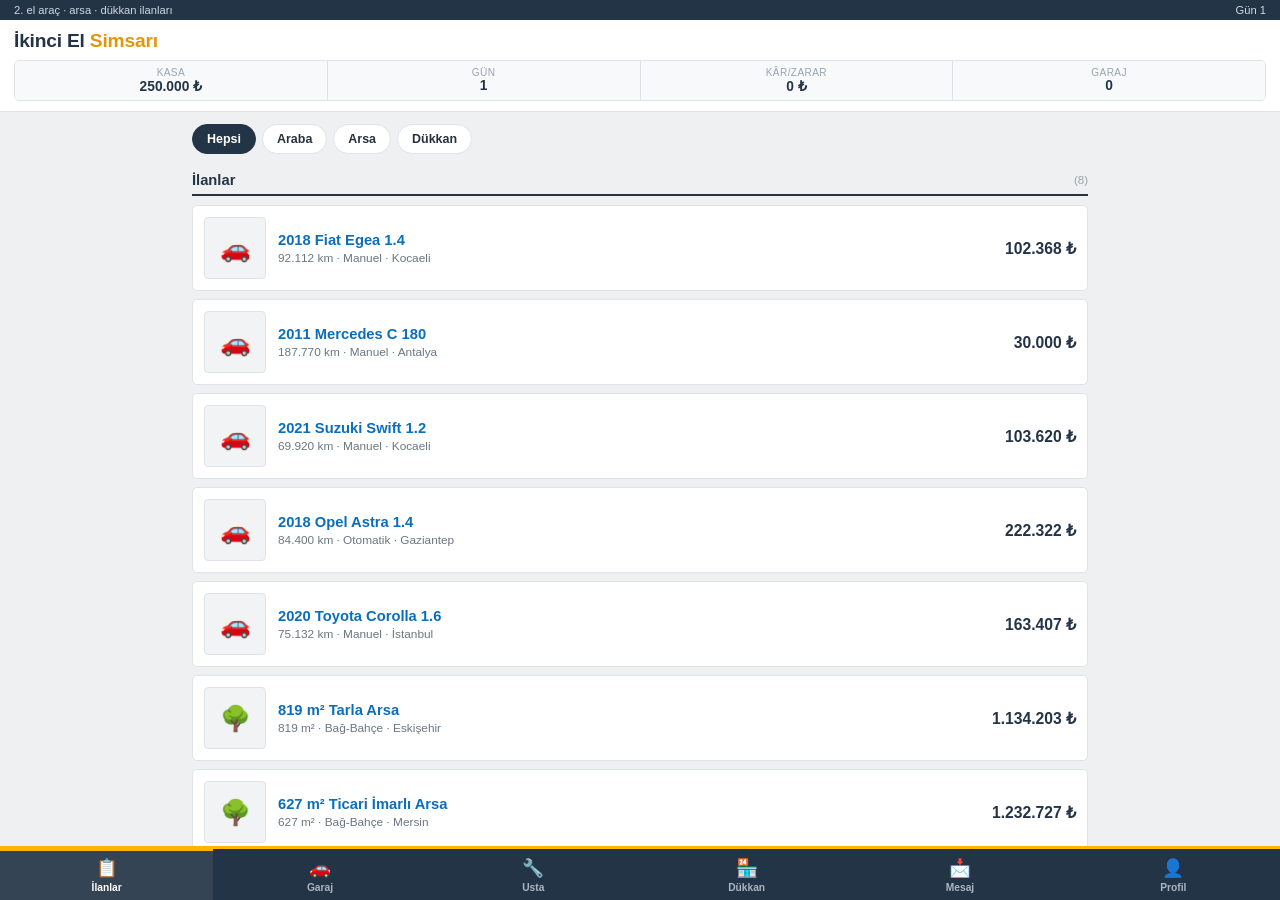
==== commit aa8d40f4: "Add real-timed operations with flavor phases and more content Operations now scale from in-game minu" ====
--- a/game/ikinciel-el-simsari.html
+++ b/game/ikinciel-el-simsari.html
@@ -226,6 +226,12 @@
   }
   nav.bottombar button .ic{ font-size:1.1rem; }
   nav.bottombar button.active{ color:#fff; background:rgba(255,255,255,0.08); border-top:2px solid var(--orange); padding-top:7px; }
+  nav.bottombar.nav-busy{ position:relative; }
+  nav.bottombar.nav-busy:before{
+    content:""; position:absolute; top:-6px; right:10px; width:8px; height:8px; border-radius:50%;
+    background:var(--orange); box-shadow:0 0 0 rgba(255,180,0,0.6); animation:navPulse 1.1s ease-out infinite;
+  }
+  @keyframes navPulse{ 0%{ box-shadow:0 0 0 0 rgba(255,180,0,0.55);} 100%{ box-shadow:0 0 0 8px rgba(255,180,0,0);} }
 
   body{ padding-bottom:0; }
   main{ margin-bottom:0; }
@@ -274,7 +280,8 @@
     animation:spin 0.7s linear infinite; flex:0 0 auto;
   }
   @keyframes spin{ to{ transform:rotate(360deg); } }
-  .busybar .bblabel{ flex:1 1 auto; }
+  .busybar .bblabel{ flex:1 1 auto; min-width:0; line-height:1.35; }
+  .busybar .bblabel div:first-child{ font-weight:700; white-space:nowrap; overflow:hidden; text-overflow:ellipsis; }
   .busybar .bbtrack{ position:absolute; left:0; right:0; bottom:0; height:3px; background:rgba(255,255,255,0.15); }
   .busybar .bbfill{ height:100%; background:var(--orange); width:0%; transition:width 0.1s linear; }
 
@@ -348,22 +355,31 @@
     {brand:"Peugeot", model:"301 1.5", mult:0.90},
     {brand:"Dacia", model:"Duster 1.5 dCi", mult:0.70},
     {brand:"Skoda", model:"Octavia 1.6", mult:1.20},
-    {brand:"Citroen", model:"C-Elysee 1.6", mult:0.85}
+    {brand:"Citroen", model:"C-Elysee 1.6", mult:0.85},
+    {brand:"BMW", model:"3.20i", mult:1.75},
+    {brand:"Mercedes", model:"C 180", mult:1.85},
+    {brand:"Suzuki", model:"Swift 1.2", mult:0.75},
+    {brand:"Seat", model:"Leon 1.6", mult:1.05}
   ];
-  var COLORS = ["Beyaz","Gri","Siyah","Kırmızı","Lacivert","Gümüş"];
-  var CITIES = ["İstanbul","Ankara","İzmir","Bursa","Kocaeli","Antalya","Gaziantep","Konya"];
+  var COLORS = ["Beyaz","Gri","Siyah","Kırmızı","Lacivert","Gümüş","Bej","Yeşil"];
+  var CITIES = ["İstanbul","Ankara","İzmir","Bursa","Kocaeli","Antalya","Gaziantep","Konya","Eskişehir","Mersin"];
   var TRANS = ["Manuel","Otomatik"];
   var FUEL = ["Benzin","Dizel","LPG'li Benzin","Hibrit"];
-  var BODY = ["Sedan","Hatchback","SUV"];
+  var BODY = ["Sedan","Hatchback","SUV","Station Wagon"];
 
   var FAULT_POOL_CAR = [
     {tag:"motor", label:"Motor arızası", loss:[35000,70000], repair:[15000,28000]},
     {tag:"motor", label:"Şanzıman sorunu", loss:[25000,55000], repair:[12000,24000]},
+    {tag:"motor", label:"Turbo arızası", loss:[20000,40000], repair:[10000,20000]},
     {tag:"boya", label:"Boyalı kaput", loss:[8000,18000], repair:[4000,9000]},
     {tag:"boya", label:"Değişen kapı", loss:[10000,20000], repair:[5000,11000]},
+    {tag:"boya", label:"Değişen tampon", loss:[6000,14000], repair:[3000,7000]},
     {tag:"diger", label:"Lastik değişimi gerekiyor", loss:[6000,12000], repair:[5000,9000]},
     {tag:"diger", label:"Fren balatası bitmiş", loss:[4000,9000], repair:[2500,5000]},
-    {tag:"diger", label:"Klima çalışmıyor", loss:[5000,11000], repair:[3000,7000]}
+    {tag:"diger", label:"Klima çalışmıyor", loss:[5000,11000], repair:[3000,7000]},
+    {tag:"diger", label:"Elektrik aksamında arıza", loss:[7000,15000], repair:[4000,9000]},
+    {tag:"diger", label:"Cam/ayna kırık", loss:[3000,7000], repair:[1500,3500]},
+    {tag:"diger", label:"Akü ve şarj sistemi zayıf", loss:[2500,6000], repair:[1500,3000]}
   ];
   var HEAVY_FAULT = {tag:"hasar", label:"Ağır hasar kaydı (şasi/kaporta)", loss:[45000,90000], repair:[25000,50000], heavy:true};
 
@@ -375,7 +391,11 @@
     "Takasa ve makul pazarlığa açıktır.",
     "Aracı gören alacaktır, acil satılıktır.",
     "Yeni lastikleri ve akü değişimi mevcuttur.",
-    "Ekspertiz raporu ilan sahibinde mevcuttur, talep üzerine paylaşılır."
+    "Ekspertiz raporu ilan sahibinde mevcuttur, talep üzerine paylaşılır.",
+    "Hatasız, boyasız, değişensizdir.",
+    "Bayi çıkışlı, tüm bakımları faturalıdır.",
+    "Ailemin ikinci aracıydı, günlük şehir içi kullanıldı.",
+    "Fiyatımda pazarlık payı vardır, ciddi alıcılar arasın."
   ];
 
   var ARSA_IMAR = ["Konut İmarlı","Ticari İmarlı","Tarla","Bağ-Bahçe","Sanayi İmarlı"];
@@ -383,7 +403,9 @@
     {tag:"tapu", label:"Tapuda ipotek kaydı var", loss:[15000,35000]},
     {tag:"tapu", label:"Haciz şerhi var", loss:[20000,45000]},
     {tag:"yol", label:"Yola cephesi yok", loss:[10000,25000]},
-    {tag:"imar", label:"İmar durumu belirsiz / ihtilaflı", loss:[12000,30000]}
+    {tag:"imar", label:"İmar durumu belirsiz / ihtilaflı", loss:[12000,30000]},
+    {tag:"tapu", label:"Hisseli tapu (ortaklı)", loss:[18000,32000]},
+    {tag:"imar", label:"Deprem riski / zemin etüdü sorunlu", loss:[15000,28000]}
   ];
   var ARSA_AD_PHRASES = [
     "Yatırımlık, hızla değerlenen bölgede.",
@@ -391,7 +413,25 @@
     "Acil nakit ihtiyacından satılıktır.",
     "Tapuda hisseli değil, müstakil parseldir.",
     "Manzaralı, köşe parseldir.",
-    "Belediye alt yapı çalışması bölgeye ulaşmıştır."
+    "Belediye alt yapı çalışması bölgeye ulaşmıştır.",
+    "Miras nedeniyle acil satılıktır.",
+    "Toplu konut projelerine yakın konumdadır."
+  ];
+
+  // Bekleme sırasında oyalanmak için akan piyasa haberleri (kozmetik)
+  var AMBIENT_EVENTS = [
+    "Piyasada dizel araçlara talep arttı.",
+    "Bu hafta arsa fiyatlarında hafif yükseliş var.",
+    "Komşu simsar büyük bir SUV sattığını duyurdu.",
+    "Yetkili serviste bu hafta yoğunluk var, sıra uzadı.",
+    "Bir müşteri galerine uğradı ama eli boş döndü.",
+    "Mahalle ustası kahve molasında, iş biraz gecikebilir.",
+    "Yedek parça tedarikçisi yeni bir sevkiyat aldı.",
+    "Bölgede yeni bir imar planı konuşuluyor.",
+    "Bankadan kredi faizleriyle ilgili haber geldi.",
+    "Bir tanıdık, aracını senden almak istediğini söyledi.",
+    "Kiracı adaylarından biri bölgeni sordu.",
+    "Ekspertiz firması yeni bir cihaz aldı, raporlar hızlanacak."
   ];
 
   var SHOP_TYPES = [
@@ -418,11 +458,13 @@
   var MASRAF_OPTIONS = [
     {id:"tadilat", name:"Tadilat / Yenileme", desc:"Vitrin kapasitesini kalıcı olarak +1 artırır.", cost:15000},
     {id:"reklam", name:"Reklam Panosu", desc:"Vitrindeki ürünlerin günlük kendiliğinden satılma şansını artırır.", cost:5000},
-    {id:"demirbas", name:"Demirbaş Yenileme", desc:"Aylık kirayı kalıcı olarak %10 azaltır.", cost:8000}
+    {id:"demirbas", name:"Demirbaş Yenileme", desc:"Aylık kirayı kalıcı olarak %10 azaltır.", cost:8000},
+    {id:"sigorta", name:"İşyeri Sigortası", desc:"Kiracı memnuniyet düşüşlerini yavaşlatır.", cost:6000},
+    {id:"egitim", name:"Personel Eğitimi", desc:"Vitrindeki ürünlerin satış fiyatını biraz artırır.", cost:10000}
   ];
-  var TENANT_NAMES = ["Mehmet Usta","Ayşe Hanım","Kemal Bey","Fatma Hanım","Serkan Bey","Elif Hanım","Murat Bey","Zeynep Hanım"];
-  var TENANT_BUSINESS_ARABA = ["Oto Yedek Parça Satışı","İkinci El Oto Alım Satım","Araç Kiralama Ofisi"];
-  var TENANT_BUSINESS_ARSA = ["Emlak Danışmanlığı","Sigorta Acenteliği","Tapu / Kadastro Danışmanlığı"];
+  var TENANT_NAMES = ["Mehmet Usta","Ayşe Hanım","Kemal Bey","Fatma Hanım","Serkan Bey","Elif Hanım","Murat Bey","Zeynep Hanım","Hakan Bey","Derya Hanım"];
+  var TENANT_BUSINESS_ARABA = ["Oto Yedek Parça Satışı","İkinci El Oto Alım Satım","Araç Kiralama Ofisi","Oto Yıkama ve Detaylı Bakım"];
+  var TENANT_BUSINESS_ARSA = ["Emlak Danışmanlığı","Sigorta Acenteliği","Tapu / Kadastro Danışmanlığı","Peyzaj ve Bahçe Tasarımı"];
 
   var CAR_QUESTIONS = [
     {key:"hasar", text:"Ağır hasar kaydı var mı?"},
@@ -438,9 +480,9 @@
   ];
 
   var USTALAR = [
-    {id:"mahalle", name:"Mahalle Ustası", desc:"Ucuz ama riskli. İşi bazen yarım bırakır.", priceMult:0.55, baseSuccess:0.60, heavyPenalty:0.30, durationMs:900},
-    {id:"bilinen", name:"Bildiğim Usta", desc:"Dengeli fiyat, çoğunlukla iş bitirir.", priceMult:1.0, baseSuccess:0.85, heavyPenalty:0.20, durationMs:1500},
-    {id:"yetkili", name:"Yetkili Servis", desc:"Pahalı ama garantili iş çıkarır.", priceMult:1.7, baseSuccess:0.97, heavyPenalty:0.10, durationMs:2300}
+    {id:"mahalle", name:"Mahalle Ustası", desc:"Ucuz ama riskli. İşi bazen yarım bırakır.", priceMult:0.55, baseSuccess:0.60, heavyPenalty:0.30, hours:1.5},
+    {id:"bilinen", name:"Bildiğim Usta", desc:"Dengeli fiyat, çoğunlukla iş bitirir.", priceMult:1.0, baseSuccess:0.85, heavyPenalty:0.20, hours:3},
+    {id:"yetkili", name:"Yetkili Servis", desc:"Pahalı ama garantili iş çıkarır.", priceMult:1.7, baseSuccess:0.97, heavyPenalty:0.10, hours:5}
   ];
 
   var INSPECT_RATE = 0.02;
@@ -449,41 +491,58 @@
   // =====================================================================
   //  İŞLEM YÖNETİCİSİ — tüm ücret / süre / risk hesapları burada
   // =====================================================================
-  // Her işlem tipi için tek yerden: maliyet, gerçek zamanlı süre (ms),
-  // başarı riski ve onay modalinde gösterilecek metinler üretir.
+  // Her işlem tipi için tek yerden: maliyet, oyun-içi süre (saat), o sürenin
+  // karşılığı olan GERÇEK bekleme süresi (ms), başarı riski ve onay
+  // modalinde gösterilecek metinler üretir. Oyun-içi süre en fazla 2 saate
+  // kadar çıkar (en ağır tamir hariç); gerçek bekleme de buna orantılıdır.
   var TransactionManager = {
 
     skillLevel: function(xp){ return clamp(1 + Math.floor(xp/SKILL_XP_PER_LEVEL), 1, 10); },
+
+    // oyun-içi saat -> gerçekten beklenecek milisaniye. 1 saat ≈ 6 sn,
+    // en uzun işlemler (5-6 saat) yaklaşık 30-38 sn gerçek bekleme tutar.
+    hoursToRealMs: function(hours){ return clamp(Math.round(hours*6000), 3000, 45000); },
+    hoursLabel: function(hours){
+      if(hours < 1) return '≈ ' + Math.round(hours*60) + ' dakika';
+      if(hours <= 1) return '≈ 1 saat';
+      return '≈ ' + (Math.round(hours*10)/10) + ' saat';
+    },
 
     // --- Ekspertiz ---
     inspection: function(player, item){
       var lvl = this.skillLevel(player.skills.ekspertiz);
       var discount = clamp(lvl*0.03, 0, 0.4);
       var cost = Math.max(MIN_INSPECT, Math.round(item.askingPrice*INSPECT_RATE*(1-discount)));
+      var hours = 1;
       return {
         type:'INSPECT',
         title:'Ekspertiz Yaptır',
         message: item.title + ' için bağımsız ekspertiz raporu istiyorsun.',
         cost: cost,
-        durationMs: 1400,
-        durationLabel:'≈ 2 saat',
+        durationMs: this.hoursToRealMs(hours),
+        durationLabel: this.hoursLabel(hours),
         riskLabel:'Risksiz — rapor her zaman doğru çıkar.',
-        confirmLabel:'Ekspertize Gönder'
+        confirmLabel:'Ekspertize Gönder',
+        phases:['Randevu alınıyor…','Araç/arsa yerinde inceleniyor…','Rapor yazılıyor…']
       };
     },
 
     // --- Satın alma ---
     purchase: function(player, item){
       var isDukkan = item.category==='dukkan';
+      var hours = isDukkan ? 2 : 1.5;
       return {
         type:'BUY',
         title: isDukkan ? 'Devren Satın Al' : 'Satın Al',
         message: item.title + ' için satış sözleşmesi imzalanacak.',
         cost: item.askingPrice,
-        durationMs: isDukkan ? 2200 : 1200,
-        durationLabel: isDukkan ? '≈ 1 gün (devir işlemleri)' : '≈ 3 saat (noter/sözleşme)',
+        durationMs: this.hoursToRealMs(hours),
+        durationLabel: isDukkan ? (this.hoursLabel(hours) + ' (devir işlemleri)') : (this.hoursLabel(hours) + ' (noter/sözleşme)'),
         riskLabel:'Risksiz — fiyat üzerinde anlaşıldı.',
-        confirmLabel:'Satın Al, Öde'
+        confirmLabel:'Satın Al, Öde',
+        phases: isDukkan
+          ? ['Devir sözleşmesi hazırlanıyor…','Vergi dairesi işlemleri yürütülüyor…','Anahtar teslimi yapılıyor…']
+          : ['Sözleşme hazırlanıyor…','Ödeme bankaya iletiliyor…','Tapu/ruhsat devri yapılıyor…']
       };
     },
 
@@ -495,16 +554,18 @@
         ? (0.97 + 0.5*(0.18 + lvl*0.01))
         : (0.9 + 0.5*(0.2 + lvl*0.01));
       var estPrice = Math.round(value*negotiation);
+      var hours = viaShop ? 0.5 : 1.5;
       return {
         type: viaShop ? 'SELL_SHOP' : 'SELL',
         title: 'Satış Yap',
         message: item.title + ' için alıcı ile pazarlık kapanıyor.',
         cost: 0,
         estPrice: estPrice,
-        durationMs: viaShop ? 900 : 1300,
-        durationLabel: viaShop ? '≈ 1 saat' : '≈ 4 saat (alıcı ile görüşme)',
+        durationMs: this.hoursToRealMs(hours),
+        durationLabel: viaShop ? this.hoursLabel(hours) : (this.hoursLabel(hours) + ' (alıcı ile görüşme)'),
         riskLabel:'Fiyat, pazarlık becerine göre ' + fmt(Math.round(value*0.9)) + ' – ' + fmt(Math.round(value*1.15)) + ' arası oluşur.',
-        confirmLabel:'Satışı Onayla'
+        confirmLabel:'Satışı Onayla',
+        phases:['Alıcı ile görüşülüyor…','Pazarlık yapılıyor…','El sıkışılıyor…']
       };
     },
 
@@ -512,16 +573,18 @@
     repair: function(player, item, fault, usta, usesPart){
       var cost = Math.round(fault.repairCost * usta.priceMult * (usesPart ? 0.6 : 1));
       var success = clamp(usta.baseSuccess - (fault.heavy ? usta.heavyPenalty : 0), 0.1, 0.99);
+      var hours = usta.hours * (fault.heavy ? 1.6 : 1);
       return {
         type:'REPAIR',
         title: usta.name + ' ile Tamir',
         message: item.title + ' üzerindeki "' + fault.label + '" arızası için iş verilecek.',
         cost: cost,
-        durationMs: usta.durationMs,
-        durationLabel: usta.id==='mahalle' ? '≈ 3 saat' : usta.id==='bilinen' ? '≈ 6 saat' : '≈ 1 gün',
+        durationMs: this.hoursToRealMs(hours),
+        durationLabel: this.hoursLabel(hours),
         riskLabel:'Başarı ihtimali %' + Math.round(success*100) + '. Başarısız olursa ücret yine de ödenir.',
         successChance: success,
-        confirmLabel:'Ustaya Ver'
+        confirmLabel:'Ustaya Ver',
+        phases:['Arıza tespiti yapılıyor…','Parça söküldü…','Yeni parça monte ediliyor…','Test sürüşü yapılıyor…']
       };
     },
 
@@ -529,70 +592,80 @@
     selfRepair: function(player, item, fault){
       var lvl = this.skillLevel(player.skills.tamir);
       var success = clamp(0.35 + lvl*0.06 - (fault.heavy ? 0.25 : 0), 0.15, 0.95);
+      var hours = clamp(2.5 - lvl*0.15, 0.8, 2.5) * (fault.heavy ? 1.4 : 1);
       return {
         type:'SELF_REPAIR',
         title:'Kendin Yap',
         message: item.title + ' üzerindeki "' + fault.label + '" arızasını kendin tamir edeceksin. İşçilik bedava, sadece parça riske girer.',
         cost: 0,
-        durationMs: clamp(1700 - lvl*90, 700, 1700),
-        durationLabel:'≈ 5 saat (deneyimine göre değişir)',
+        durationMs: this.hoursToRealMs(hours),
+        durationLabel: this.hoursLabel(hours) + ' (deneyimine göre değişir)',
         riskLabel:'Başarı ihtimali %' + Math.round(success*100) + '. Başarısız olursan parça harcanır.',
         successChance: success,
-        confirmLabel:'Kolları Sıva'
+        confirmLabel:'Kolları Sıva',
+        phases:['Kaputu açtın…','Sökme işlemine başladın…','Elinden geldiğince monte ediyorsun…']
       };
     },
 
     // --- Parça alımı ---
     buyPart: function(player, brand, marketEntry){
+      var hours = 0.6;
       return {
         type:'BUY_PART',
         title:'Yedek Parça Al',
         message: brand + ' için "' + marketEntry.name + '" satın alınacak.',
         cost: marketEntry.price,
-        durationMs: 700,
-        durationLabel:'≈ 1 saat (tedarikçiden teslim)',
+        durationMs: this.hoursToRealMs(hours),
+        durationLabel: this.hoursLabel(hours) + ' (tedarikçiden teslim)',
         riskLabel:'Risksiz.',
-        confirmLabel:'Satın Al'
+        confirmLabel:'Satın Al',
+        phases:['Tedarikçi aranıyor…','Parça kargoya veriliyor…','Parça teslim alınıyor…']
       };
     },
 
     // --- Dükkan masrafı ---
     shopUpgrade: function(player, shop, opt){
+      var hours = 2;
       return {
         type:'SHOP_UPGRADE',
         title: opt.name,
         message: shop.title + ' için "' + opt.name + '" masrafı yapılacak. ' + opt.desc,
         cost: opt.cost,
-        durationMs: 1800,
-        durationLabel:'≈ 1 gün (usta çalışması)',
+        durationMs: this.hoursToRealMs(hours),
+        durationLabel: this.hoursLabel(hours) + ' (usta çalışması)',
         riskLabel:'Risksiz — kalıcı iyileştirme.',
-        confirmLabel:'Masrafı Onayla'
+        confirmLabel:'Masrafı Onayla',
+        phases:['Ustalar çağırıldı…','Malzeme getirtiliyor…','İşçilik tamamlanıyor…']
       };
     },
 
     // --- Kiracı kabul ---
     acceptTenant: function(player, shop){
+      var hours = 1.5;
       return {
         type:'ACCEPT_TENANT',
         title:'Kiracıya Ver',
         message: shop.tenantCandidate.name + ' ile kira sözleşmesi imzalanacak. Vitrindeki mevcut ürünler geri garaja alınır.',
         cost: 0,
-        durationMs: 1200,
-        durationLabel:'≈ 1 gün (sözleşme)',
+        durationMs: this.hoursToRealMs(hours),
+        durationLabel: this.hoursLabel(hours) + ' (sözleşme)',
         riskLabel:'Kiracı memnuniyeti düşerse kira ödemeyebilir ya da çıkabilir.',
-        confirmLabel:'Sözleşmeyi İmzala'
+        confirmLabel:'Sözleşmeyi İmzala',
+        phases:['Kira sözleşmesi yazılıyor…','Noterde imzalanıyor…','Anahtar teslim ediliyor…']
       };
     },
 
     // --- Kiracı tahliye ---
     evictTenant: function(player, shop){
+      var hours = 1;
       return {
         type:'EVICT_TENANT',
         title:'Kiracıyı Tahliye Et',
         message: shop.tenant.name + ' isimli kiracın tahliye edilecek. Bu işlem geri alınamaz.',
         cost: 0,
-        durationMs: 1000,
-        durationLabel:'≈ birkaç saat',
+        durationMs: this.hoursToRealMs(hours),
+        durationLabel: this.hoursLabel(hours),
+        phases:['İhtarname gönderiliyor…','Eşyalar taşınıyor…','Anahtar teslim alınıyor…'],
         riskLabel:'Geri dönüşü yoktur.',
         confirmLabel:'Tahliye Et',
         danger:true
@@ -600,16 +673,18 @@
     },
 
     nextDay: function(player){
+      var hours = 0.8;
       return {
         type:'NEXT_DAY',
         title:'Sonraki Güne Geç',
         message:'Gün kapanacak: kiralar tahsil edilir/ödenir, vitrindeki ürünler için müşteri denemesi yapılır ve yeni ilanlar gelir.',
         cost:0,
-        durationMs:1600,
+        durationMs: this.hoursToRealMs(hours),
         durationLabel:'≈ 1 gece',
         riskLabel:'',
         confirmLabel:'Günü Kapat',
-        skipConfirm:true
+        skipConfirm:true,
+        phases:['Gün kapanıyor…','Kiralar hesaplanıyor…','Yeni ilanlar toplanıyor…']
       };
     }
   };
@@ -676,53 +751,90 @@
   // =====================================================================
   //  İŞLEM SÜRE YÖNETİCİSİ — "işlem sürüyor" durumunu ve gecikmeyi yönetir
   // =====================================================================
+  // İşlem sürerken oyuncu KİLİTLENMEZ: sekmeler arasında gezinip başka
+  // ilanlara bakabilir, mesajlaşabilir — sadece yeni bir ücretli işlem
+  // başlatamaz (perform() bunu ayrıca kontrol eder). Bekleme sırasında
+  // alt bar bir ilerleme noktası gösterir, üstte de akan bir "olan biten"
+  // bildirimiyle oyalanacak içerik sunulur.
   var OperationManager = {
     active: false,
     root: null,
+    currentDesc: null,
     init: function(){ this.root = document.getElementById('busyRoot'); },
     isBusy: function(){ return this.active; },
     run: function(desc, effectFn){
       if(this.active) return;
       this.active = true;
+      this.currentDesc = desc;
       var self = this;
       var total = desc.durationMs;
       var startedAt = Date.now();
+      var phases = desc.phases && desc.phases.length ? desc.phases : [desc.title + ' işleniyor…'];
 
       var bar = document.createElement('div');
       bar.className = 'busybar';
       var spin = document.createElement('div'); spin.className = 'spin';
-      var label = document.createElement('div'); label.className = 'bblabel';
-      label.textContent = desc.title + ' işleniyor… (' + (desc.durationLabel||'') + ')';
+      var textWrap = document.createElement('div'); textWrap.className = 'bblabel';
+      var label = document.createElement('div');
+      label.textContent = phases[0];
+      var subLabel = document.createElement('div');
+      subLabel.style.fontSize = '0.68rem';
+      subLabel.style.opacity = '0.75';
+      subLabel.textContent = desc.title + ' — kalan süre hesaplanıyor…';
+      textWrap.appendChild(label);
+      textWrap.appendChild(subLabel);
       var track = document.createElement('div'); track.className = 'bbtrack';
       var fill = document.createElement('div'); fill.className = 'bbfill';
       track.appendChild(fill);
-      bar.appendChild(spin); bar.appendChild(label); bar.appendChild(track);
+      bar.appendChild(spin); bar.appendChild(textWrap); bar.appendChild(track);
       this.root.innerHTML = '';
       this.root.appendChild(bar);
       requestAnimationFrame(function(){ bar.classList.add('show'); });
-      renderBottomBarLock(true);
-
+      markNavBusy(true);
+
+      var phaseIdx = 0;
       var iv = setInterval(function(){
-        var pct = clamp((Date.now()-startedAt)/total*100, 0, 100);
+        var elapsed = Date.now()-startedAt;
+        var pct = clamp(elapsed/total*100, 0, 100);
         fill.style.width = pct + '%';
-      }, 60);
+        var remainSec = Math.max(0, Math.ceil((total-elapsed)/1000));
+        subLabel.textContent = desc.title + ' — kalan ≈ ' + remainSec + ' sn (oyun-içi ' + (desc.durationLabel||'') + ')';
+        var wantIdx = Math.min(phases.length-1, Math.floor((elapsed/total) * phases.length));
+        if(wantIdx !== phaseIdx){ phaseIdx = wantIdx; label.textContent = phases[phaseIdx]; }
+      }, 200);
+
+      // Bekleme sırasında oyalanacak kozmetik "piyasa haberi" bildirimleri.
+      // İşlem yeterince uzunsa 1-2 tanesi rastgele anlarda beliriyor.
+      var ambientTimers = [];
+      if(total >= 6000){
+        var ambientCount = total >= 18000 ? 2 : 1;
+        for(var a=0; a<ambientCount; a++){
+          var when = total * (0.3 + Math.random()*0.55);
+          ambientTimers.push(setTimeout(function(){
+            toast('📰 ' + pick(AMBIENT_EVENTS));
+          }, when));
+        }
+      }
 
       setTimeout(function(){
         clearInterval(iv);
+        ambientTimers.forEach(clearTimeout);
         bar.classList.remove('show');
         setTimeout(function(){ if(bar.parentNode) bar.parentNode.removeChild(bar); }, 200);
         self.active = false;
-        renderBottomBarLock(false);
+        self.currentDesc = null;
+        markNavBusy(false);
         effectFn();
       }, total);
     }
   };
 
-  function renderBottomBarLock(locked){
+  // Bekleme sırasında sekmeler ve ilan gezintisi tamamen açık kalır —
+  // sadece alt barda küçük bir "arka planda işlem var" işareti gösterilir.
+  function markNavBusy(busy){
     var nav = document.getElementById('bottombar');
     if(!nav) return;
-    nav.style.opacity = locked ? '0.55' : '1';
-    nav.style.pointerEvents = locked ? 'none' : 'auto';
+    nav.classList.toggle('nav-busy', busy);
   }
 
   // =====================================================================
@@ -1167,7 +1279,7 @@
       var value = item.currentValue();
       var iLvl = player.skillLevel('isletme');
       var negotiation = 0.97 + Math.random()*(0.18 + iLvl*0.01);
-      var salePrice = Math.round(value*negotiation);
+      var salePrice = Math.round(value*negotiation*(shop.saleBonus||1));
       player.earn(salePrice);
       var profit = salePrice - item.purchasePrice;
       shop.slots = shop.slots.filter(function(id){return id!==itemId;});
@@ -1189,7 +1301,7 @@
     var value = item.currentValue();
     var iLvl = player.skillLevel('isletme');
     var negotiation = 0.97 + Math.random()*(0.18 + iLvl*0.01);
-    var salePrice = Math.round(value*negotiation);
+    var salePrice = Math.round(value*negotiation*(shop.saleBonus||1));
     player.earn(salePrice);
     var profit = salePrice - item.purchasePrice;
     shop.slots = shop.slots.filter(function(id){return id!==itemId;});
@@ -1225,6 +1337,8 @@
       if(upgradeId==='tadilat') shop.capacity += 1;
       else if(upgradeId==='reklam') shop.passiveBonus += 0.05;
       else if(upgradeId==='demirbas') shop.rentMult *= 0.9;
+      else if(upgradeId==='sigorta') shop.satisfactionGuard = true;
+      else if(upgradeId==='egitim') shop.saleBonus = (shop.saleBonus||1) * 1.06;
       addLog(shop.title + ' için masraf yapıldı: ' + opt.name + ' — ' + fmt(desc.cost), 'neg');
       toast(opt.name + ' tamamlandı.');
       render();
@@ -1292,7 +1406,13 @@
       onReject:function(shop){ shop.tenant.satisfaction = clamp(shop.tenant.satisfaction-15,0,100); } },
     { text:"Sözleşmeyi uzatmak istiyorum, her şey yolunda, teşekkürler.",
       onAccept:function(shop){ shop.tenant.satisfaction = clamp(shop.tenant.satisfaction+5,0,100); },
-      onReject:function(shop){} }
+      onReject:function(shop){} },
+    { text:"Vitrin camını yeniletmek istiyorum, 2.500 ₺ masraf çıkar.", cost:2500,
+      onAccept:function(shop){ player.spend(2500); shop.tenant.satisfaction = clamp(shop.tenant.satisfaction+8,0,100); },
+      onReject:function(shop){ shop.tenant.satisfaction = clamp(shop.tenant.satisfaction-8,0,100); } },
+    { text:"İşler iyi gidiyor, ek bir ay kira avans ödemek istiyorum.",
+      onAccept:function(shop){ player.earn(shop.tenant.rent); shop.tenant.satisfaction = clamp(shop.tenant.satisfaction+6,0,100); },
+      onReject:function(shop){ shop.tenant.satisfaction = clamp(shop.tenant.satisfaction-4,0,100); } }
   ];
 
   function resolveTenantRequest(shopId, accept){
@@ -1335,7 +1455,7 @@
             addLog(t.name + ' kirasını ödedi: ' + fmt(t.rent), 'pos');
           } else {
             addLog(t.name + ' bu ay kira ödemedi.', 'neg');
-            t.satisfaction = clamp(t.satisfaction - 5, 0, 100);
+            t.satisfaction = clamp(t.satisfaction - (shop.satisfactionGuard ? 2 : 5), 0, 100);
           }
           if(!t.pendingRequest && Math.random() < 0.20){
             t.pendingRequest = pick(TENANT_REQUESTS);
@@ -2167,7 +2287,8 @@
   // =====================================================================
   document.querySelectorAll('#bottombar button').forEach(function(b){
     b.onclick = function(){
-      if(OperationManager.isBusy()){ toast('İşlem sürerken sekme değiştiremezsin.'); return; }
+      // İşlem sürerken bile sekmeler arasında serbestçe gezinilebilir —
+      // sadece yeni ücretli işlem başlatmak engellenir (perform() içinde).
       state.tab = b.dataset.tab;
       state.openShopId = null;
       state.openDetailId = null;
